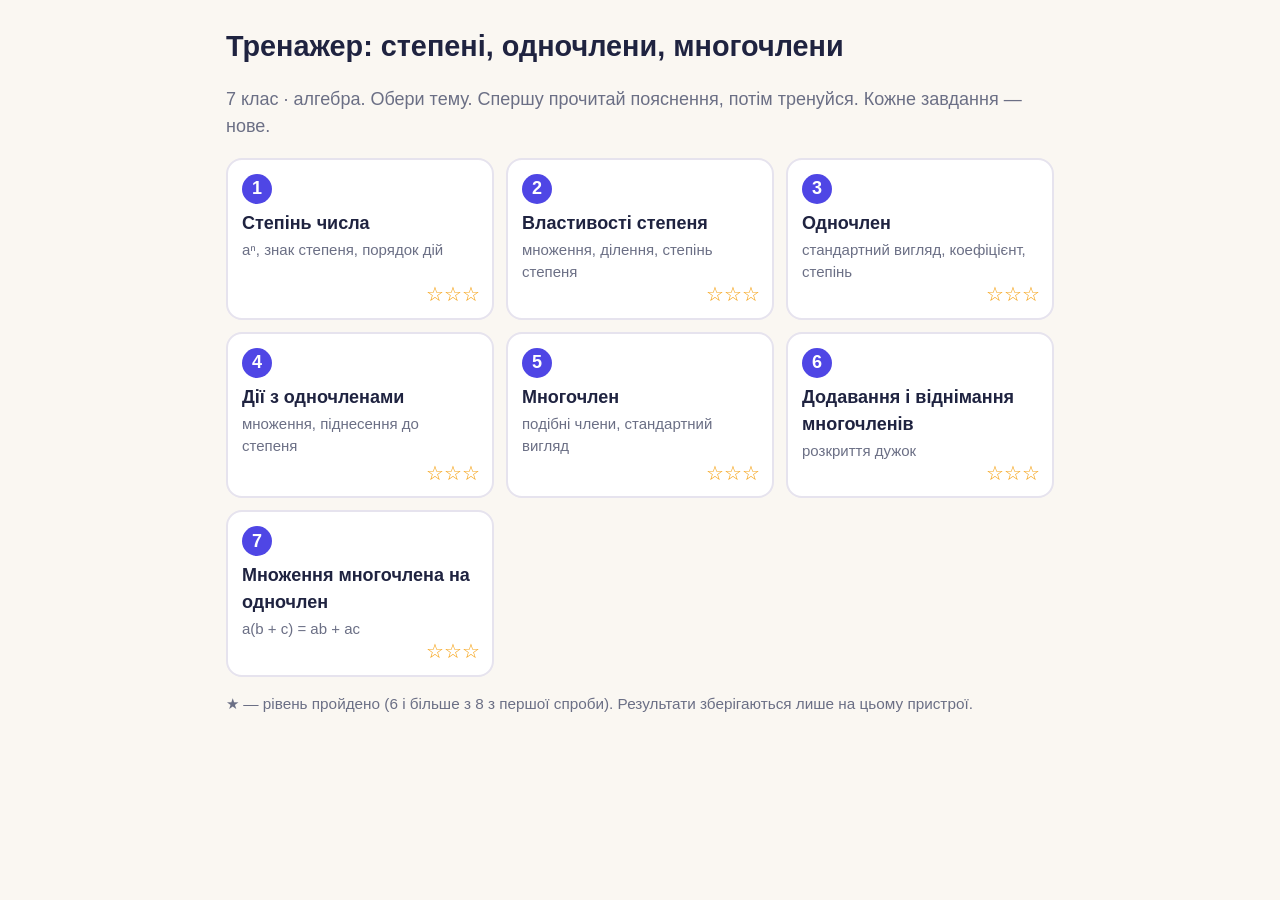
==== index.html @ 873117ea "Додати тренажер з різноманітними завданнями Co-Authored-By: Claude Opus 5.5 <noreply@anthropic.com> " ====
<!DOCTYPE html>
<html lang="uk"><head><meta charset="UTF-8"><meta name="viewport" content="width=device-width, initial-scale=1">
<title>Тренажер 7 клас: степені, одночлени, многочлени</title>
<style>:root{--bg:#faf7f2;--card:#fff;--ink:#1f2340;--muted:#6b6f85;--acc:#4f46e5;--accs:#e8e7ff;--ok:#16a34a;--bad:#dc2626;--gold:#f59e0b}
*{box-sizing:border-box}
body{margin:0;background:var(--bg);color:var(--ink);font:18px/1.5 "Segoe UI",Roboto,Arial,sans-serif}
#app{max-width:860px;margin:0 auto;padding:16px}
h1{font-size:1.6em;margin:.3em 0}.lead{color:var(--muted)}
.grid{display:grid;grid-template-columns:repeat(auto-fill,minmax(240px,1fr));gap:12px;margin-top:12px}
.topic{position:relative;text-align:left;background:var(--card);border:2px solid #e6e3ee;border-radius:16px;padding:14px 14px 34px;font:inherit;color:inherit;cursor:pointer;display:flex;flex-direction:column;gap:2px}
.topic:hover{border-color:var(--acc)}
.topic .no{background:var(--acc);color:#fff;border-radius:50%;width:30px;height:30px;display:grid;place-items:center;font-weight:700;margin-bottom:4px}
.topic small{color:var(--muted)}.stars{position:absolute;right:12px;bottom:8px;color:var(--gold);font-size:1.1em}
.foot{color:var(--muted);font-size:.85em;margin-top:16px}
.top{display:flex;align-items:center;gap:12px}.top h2{margin:.2em 0;font-size:1.3em}
button{font:inherit;border:0;border-radius:12px;padding:.5em .9em;background:#ecebf3;color:var(--ink);cursor:pointer}
button:hover{filter:brightness(.96)}
.back{background:transparent;color:var(--acc);font-weight:700;padding-left:0}
.tabs{display:flex;gap:8px;margin:10px 0}.tabs button.on{background:var(--acc);color:#fff}
.theory{background:var(--card);border-radius:16px;padding:6px 18px 14px;box-shadow:0 4px 18px rgba(31,35,64,.06)}
.theory h4{margin:1em 0 .3em;color:var(--acc)}
.big{font-size:1.35em;font-weight:700;background:var(--accs);border-radius:10px;padding:.3em .6em;display:inline-block}
.warn{background:#fff4e5;border-left:5px solid var(--gold);padding:.4em .7em;border-radius:8px}
details{background:#f5f4fa;border-radius:10px;padding:.4em .8em;margin:.5em 0}summary{cursor:pointer;font-weight:600;color:var(--acc)}
table.rules{border-collapse:collapse;width:100%;margin:.5em 0}table.rules td{border-bottom:1px solid #e6e3ee;padding:.45em .4em}table.rules td:first-child{font-weight:800;font-size:1.15em;white-space:nowrap}table.rules td:last-child{color:var(--acc);font-weight:700;white-space:nowrap}
.go{background:var(--acc);color:#fff;font-weight:700;margin-top:12px}
.lvls{display:flex;gap:8px;flex-wrap:wrap}.lvls button{font-weight:700}
.card{background:var(--card);border-radius:16px;padding:16px;margin-top:14px;box-shadow:0 4px 18px rgba(31,35,64,.06)}
.cnt{color:var(--muted);font-size:.85em}.q{font-size:1.35em;margin:.5em 0 .7em}
#inp{width:100%;font-size:1.4em;padding:.4em .6em;border:2px solid #d9d6e6;border-radius:12px;outline:none}#inp:focus{border-color:var(--acc)}
.kb{display:flex;flex-wrap:wrap;gap:6px;margin:8px 0}.kb button{min-width:46px;font-size:1.15em;font-weight:700;padding:.35em .6em}
.prev{color:var(--muted);min-height:1.4em}
.btns{display:flex;gap:8px;flex-wrap:wrap;align-items:center}.btns .go{margin-top:0}
.good{color:var(--ok);font-weight:700;font-size:1.15em;margin:.6em 0}
.bad{color:var(--bad);margin:.6em 0}.hint{background:#fff8e1;border-radius:10px;padding:.5em .8em;margin:.6em 0}
.sol{background:#eefbf2;border-radius:10px;padding:.5em .9em;margin:.6em 0}
@media(max-width:520px){body{font-size:16px}.q{font-size:1.2em}}
</style></head><body><div id="app"></div>
<script>// ===== Алгебраїчний рушій: многочлени з цілими коефіцієнтами =====
const SUP = {'⁰':'0','¹':'1','²':'2','³':'3','⁴':'4','⁵':'5','⁶':'6','⁷':'7','⁸':'8','⁹':'9'};
const TOSUP = '⁰¹²³⁴⁵⁶⁷⁸⁹';
const CYR = {'х':'x','Х':'x','а':'a','А':'a','у':'y','У':'y','с':'c','С':'c','р':'p','Р':'p','в':'b','В':'b','т':'t','Т':'t','м':'m','М':'m','п':'n','к':'k','К':'k','о':'o','О':'o','е':'e','Е':'e','н':'h'};

function normalize(s) {
  s = String(s).trim();
  s = s.replace(/[−–—]/g, '-').replace(/[·×*∙]/g, '*').replace(/[:÷]/g, '/').replace(/,/g, '.');
  s = s.replace(/([⁰¹²³⁴⁵⁶⁷⁸⁹]+)/g, m => '^' + [...m].map(c => SUP[c]).join(''));
  s = [...s].map(c => CYR[c] || c).join('');
  s = s.replace(/\s+/g, '').toLowerCase();
  return s;
}

function tokenize(s) {
  const t = []; let i = 0;
  while (i < s.length) {
    const c = s[i];
    if (/[0-9]/.test(c)) { let j = i; while (j < s.length && /[0-9]/.test(s[j])) j++; t.push({k:'n', v:parseInt(s.slice(i, j))}); i = j; }
    else if (/[a-z]/.test(c)) { t.push({k:'v', v:c}); i++; }
    else if ('+-*/^()'.includes(c)) { t.push({k:c}); i++; }
    else throw new Error('Незрозумілий символ «' + c + '»');
  }
  return t;
}

// poly: Map key -> coef ; key = 'a2.x1' ('' константа)
function mkey(vars) { return Object.keys(vars).filter(v => vars[v] > 0).sort().map(v => v + vars[v]).join('.'); }
function parseKey(k) { const o = {}; if (!k) return o; k.split('.').forEach(p => { o[p[0]] = parseInt(p.slice(1)); }); return o; }
function pconst(c) { const m = new Map(); if (c !== 0) m.set('', c); return m; }
function pvar(v) { return new Map([[v + '1', 1]]); }
function padd(a, b, sign = 1) { const r = new Map(a); for (const [k, c] of b) { const n = (r.get(k) || 0) + sign * c; if (n === 0) r.delete(k); else r.set(k, n); } return r; }
function pmul(a, b) {
  let r = new Map();
  for (const [k1, c1] of a) for (const [k2, c2] of b) {
    const v = parseKey(k1), w = parseKey(k2);
    for (const x in w) v[x] = (v[x] || 0) + w[x];
    r = padd(r, new Map([[mkey(v), c1 * c2]]));
  }
  return r;
}
function pdiv(a, b) { // ділення на одночлен
  if (b.size !== 1) throw new Error('Ділити можна лише на одночлен');
  const [[kb, cb]] = [...b];
  const r = new Map();
  for (const [k, c] of a) {
    const v = parseKey(k), w = parseKey(kb);
    for (const x in w) { v[x] = (v[x] || 0) - w[x]; if (v[x] < 0) throw new Error('Ділення не націло'); }
    if (c % cb !== 0) throw new Error('Ділення не націло');
    r.set(mkey(v), c / cb);
  }
  return r;
}
function ppow(a, n) { let r = pconst(1); for (let i = 0; i < n; i++) r = pmul(r, a); return r; }
function peq(a, b) { if (a.size !== b.size) return false; for (const [k, c] of a) if (b.get(k) !== c) return false; return true; }

function parse(str) {
  const t = tokenize(normalize(str)); let i = 0;
  const peek = () => t[i], eat = k => { if (!t[i] || t[i].k !== k) throw new Error('Перевір запис'); return t[i++]; };
  function expr() {
    let r; if (peek() && (peek().k === '+' || peek().k === '-')) { const s = t[i++].k; r = term(); if (s === '-') r = padd(new Map(), r, -1); } else r = term();
    while (peek() && (peek().k === '+' || peek().k === '-')) { const s = t[i++].k; r = padd(r, term(), s === '+' ? 1 : -1); }
    return r;
  }
  function term() {
    let r = factor();
    while (peek() && (peek().k === '*' || peek().k === '/' || peek().k === 'n' || peek().k === 'v' || peek().k === '(')) {
      if (peek().k === '*') { i++; r = pmul(r, factor()); }
      else if (peek().k === '/') { i++; r = pdiv(r, factor()); }
      else r = pmul(r, factor());
    }
    return r;
  }
  function factor() {
    if (peek() && peek().k === '-') { i++; return padd(new Map(), factor(), -1); }
    let b = base();
    if (peek() && peek().k === '^') { i++; const n = eat('n').v; if (n > 40) throw new Error('Завеликий показник'); b = ppow(b, n); }
    return b;
  }
  function base() {
    const x = peek(); if (!x) throw new Error('Вираз обірвався');
    if (x.k === 'n') { i++; return pconst(x.v); }
    if (x.k === 'v') { i++; return pvar(x.v); }
    if (x.k === '(') { i++; const r = expr(); eat(')'); return r; }
    throw new Error('Перевір запис');
  }
  if (!t.length) throw new Error('Порожня відповідь');
  const r = expr(); if (i < t.length) throw new Error('Перевір дужки та знаки');
  return r;
}

// Чи записано у стандартному вигляді (без дужок, без подібних, одночлени стандартні)
function isStandard(str) {
  const s = normalize(str);
  if (s === '0') return true;
  if (/[()\/*]/.test(s)) return false;
  const terms = s.replace(/^[+-]/, '').split(/[+-]/);
  const keys = new Set();
  for (const tm of terms) {
    if (!/^\d*([a-z](\^\d+)?)*$/.test(tm) || !tm) return false;
    const letters = tm.replace(/\^\d+/g, '').replace(/^\d+/, '');
    if (new Set(letters).size !== letters.length) return false;
    if (/^0/.test(tm)) return false;
    const p = parse(tm); const k = p.size ? [...p.keys()][0] : '#0';
    if (keys.has(k)) return false; keys.add(k);
  }
  return true;
}
function deg(k) { return Object.values(parseKey(k)).reduce((s, x) => s + x, 0); }
function fmtMono(k, c, first) {
  const v = parseKey(k); const vars = Object.keys(v).sort().map(x => x + (v[x] > 1 ? [...String(v[x])].map(d => TOSUP[+d]).join('') : '')).join('');
  let sign = c < 0 ? (first ? '−' : ' − ') : (first ? '' : ' + ');
  const a = Math.abs(c); const num = (a === 1 && vars) ? '' : String(a);
  return sign + num + vars;
}
function fmt(p) {
  if (!p.size) return '0';
  const ks = [...p.keys()].sort((a, b) => deg(b) - deg(a) || (a < b ? -1 : 1));
  return ks.map((k, i) => fmtMono(k, p.get(k), i === 0)).join('');
}
function pdeg(p) { let d = 0; for (const k of p.keys()) d = Math.max(d, deg(k)); return d; }
const E = (s) => fmt(parse(s));


// ===== Допоміжне =====
const ri = (a, b) => a + Math.floor(Math.random() * (b - a + 1));
const pick = a => a[Math.floor(Math.random() * a.length)];
const nz = (a, b) => { let x; do { x = ri(a, b); } while (x === 0); return x; };
const sgn = () => (Math.random() < .5 ? -1 : 1);
const VARS = ['x', 'y', 'a', 'b', 'c'];
function sup(n) { return n === 1 ? '' : [...String(n)].map(d => TOSUP[+d]).join(''); }
function pretty(s) {
  return s.replace(/\^(\d+)/g, (m, d) => [...d].map(c => TOSUP[+c]).join('')).replace(/\*/g, ' · ').replace(/-/g, '−').replace(/\//g, ' : ').replace(/\+/g, ' + ').replace(/ − /g, ' − ').replace(/([^ (])−/g, '$1 − ');
}
// одночлен у вхідному синтаксисі: coef, {x:2,y:1}
function mono(c, v, opts = {}) {
  const vars = Object.keys(v).filter(k => v[k] > 0).map(k => k + (v[k] > 1 ? '^' + v[k] : '')).join('');
  if (!vars) return String(c);
  if (c === 1) return vars; if (c === -1) return '-' + vars;
  return c + vars;
}
// многочлен з масиву [c, vars]: '3x^2-2x+1'
function poly(terms) {
  let s = '';
  terms.forEach(([c, v], i) => { if (c === 0) return; const m = mono(Math.abs(c), v); s += (c < 0 ? '-' : (s ? '+' : '')) + m; });
  return s || '0';
}
const neg = terms => terms.map(([c, v]) => [-c, v]);
const P = s => fmt(parse(s));
const wrapNeg = s => s.startsWith('-') ? '(' + s + ')' : s;

// ===== Конструктори виразів =====
// член многочлена: [коефіцієнт, {буква: показник}]
function shuffle(a) { a = [...a]; for (let i = a.length - 1; i > 0; i--) { const j = ri(0, i); [a[i], a[j]] = [a[j], a[i]]; } return a; }
const sn = c => (c < 0 ? '−' + (-c) : String(c));          // число зі знаком
const pn = c => (c < 0 ? '(−' + (-c) + ')' : String(c));   // від’ємне число в дужках
const ms = ([c, v]) => mono(c, v);                         // член у вхідному синтаксисі
const mp = t => (t[0] < 0 ? '(' + ms(t) + ')' : ms(t));    // від’ємний член у дужках
const mf = t => P(ms(t));                                  // член у гарному вигляді
const mult = n => n + (n < 5 ? ' множники' : ' множників');
const byDeg = (a, b) => deg(mkey(b)) - deg(mkey(a));
function rmono(letters, nv, maxE, cmin, cmax) {
  const v = {}; shuffle(letters).slice(0, nv).sort().forEach(x => { v[x] = ri(1, maxE); });
  const t = [nz(cmin, cmax), v];
  if (!nv && Math.abs(t[0]) === 1) t[0] *= ri(2, 6);
  return t;
}
function tmul(a, b) { const v = { ...a[1] }; for (const x in b[1]) v[x] = (v[x] || 0) + b[1][x]; return [a[0] * b[0], v]; }
function tpow(a, n) { const v = {}; for (const x in a[1]) v[x] = a[1][x] * n; return [a[0] ** n, v]; }
const evalAt = (terms, x, x0) => terms.reduce((s, [c, v]) => s + c * x0 ** (v[x] || 0), 0);

// ===== Кроки розв’язання =====
function prodSteps(fs) {
  const c = fs.reduce((s, t) => s * t[0], 1);
  const L = [...new Set(fs.flatMap(t => Object.keys(t[1])))].sort();
  const lines = L.map(x => {
    const ps = fs.filter(t => t[1][x]).map(t => x + sup(t[1][x])); const e = fs.reduce((s, t) => s + (t[1][x] || 0), 0);
    return ps.length > 1 ? `${ps.join(' · ')} = ${x}${sup(e)}` : `${x}${sup(e)} лишається`;
  });
  return [`Числа: ${fs.map(t => pn(t[0])).join(' · ')} = ${sn(c)}`, `Букви: ${lines.join('; &nbsp; ')}`];
}
function powSteps(t, n) {
  const ls = Object.keys(t[1]).sort().map(x => `(${x}${sup(t[1][x])})${sup(n)} = ${x}${sup(t[1][x] * n)}`);
  if (t[0] !== 1) ls.unshift(`${pn(t[0])}${sup(n)} = ${sn(t[0] ** n)}`);
  return [`Кожен множник підносимо до степеня ${n}:`, ls.join('; &nbsp; ')];
}
function likeSteps(terms) {
  const g = new Map(); terms.forEach(([c, v]) => { const k = mkey(v); if (!g.has(k)) g.set(k, []); g.get(k).push(c); });
  return [...g].map(([k, cs]) => {
    const name = k ? fmtMono(k, 1, true) : 'числа'; const s = cs.reduce((a, b) => a + b, 0);
    return cs.length > 1 ? `${name}: ${sn(cs[0])}${cs.slice(1).map(c => (c < 0 ? ' − ' + (-c) : ' + ' + c)).join('')} = ${sn(s)}` : `${name}: ${sn(cs[0])} — подібних немає`;
  });
}

// ===== Генератори =====
const GEN = {};
// T1 — степінь з натуральним показником
GEN.t1 = lvl => {
  const k = ri(1, 3);
  if (lvl === 1) {
    if (k === 1) {
      const [b, n] = pick([[2, ri(2, 6)], [3, ri(2, 4)], [ri(4, 9), 2], [ri(4, 5), 3], [10, ri(2, 5)], [ri(11, 15), 2]]); const v = b ** n;
      return { q: `Обчисліть: <b>${b}${sup(n)}</b>`, type: 'num', ans: v, steps: [`${b}${sup(n)} — це ${mult(n)} ${b}:`, `${Array(n).fill(b).join(' · ')} = <b>${v}</b>`], hint: 'aⁿ = a · a · … · a (n множників). Показник показує, скільки разів множимо.' };
    }
    if (k === 2) {
      const b = pick([2, 3, 5, 10]), n = ri(2, b === 2 ? 6 : 4), v = b ** n;
      return { q: `Знайдіть показник: <b>${b}<sup>?</sup> = ${v}</b>`, type: 'num', ans: n, steps: [`Множимо ${b} саме на себе, доки не отримаємо ${v}:`, `${Array(n).fill(b).join(' · ')} = ${v} — це ${mult(n)}`, `Отже, ${b}${sup(n)} = ${v}, показник <b>${n}</b>`], hint: 'Показник — скільки разів основа стоїть множником.' };
    }
    const n = ri(2, 3), b = ri(2, n === 2 ? 12 : 5), v = b ** n;
    return { q: `Яке натуральне число в ${n === 2 ? 'квадраті' : 'кубі'} дорівнює <b>${v}</b>?`, type: 'num', ans: b, steps: [`Шукаємо число, яке ${n === 2 ? 'двічі' : 'тричі'} множимо саме на себе:`, `${Array(n).fill(b).join(' · ')} = ${v}, отже відповідь <b>${b}</b>`], hint: n === 2 ? 'Згадай таблицю квадратів: 7² = 49, 8² = 64, 9² = 81…' : 'Куби: 2³ = 8, 3³ = 27, 4³ = 64, 5³ = 125.' };
  }
  if (lvl === 2) {
    if (k === 1) {
      const b = ri(2, 5), n = ri(2, b < 4 ? 5 : 3), v = (-b) ** n;
      return { q: `Обчисліть: <b>(−${b})${sup(n)}</b>`, type: 'num', ans: v, steps: [`(−${b})${sup(n)} = ${Array(n).fill('(−' + b + ')').join(' · ')}`, `Показник ${n % 2 ? 'непарний — результат від’ємний' : 'парний — результат додатний'}: <b>${sn(v)}</b>`], hint: 'Від’ємне число в парному степені — додатне, у непарному — від’ємне.' };
    }
    if (k === 2) {
      const b = ri(2, 6), n = ri(2, 3), v = -(b ** n);
      return { q: `Обчисліть: <b>−${b}${sup(n)}</b>`, type: 'num', ans: v, steps: [`Дужок немає — до степеня підносимо лише ${b}, а «мінус» лишається.`, `−${b}${sup(n)} = −(${Array(n).fill(b).join(' · ')}) = <b>${sn(v)}</b>`], hint: 'Без дужок мінус не підноситься до степеня: −3² = −9, а (−3)² = 9.' };
    }
    const c = pick([-5, -4, -3, -2, 2, 3, 4, 5]), b = pick([-3, -2, 2, 3]), n = ri(2, 4), v = c * b ** n;
    return { q: `Обчисліть: <b>${sn(c)} · ${pn(b)}${sup(n)}</b>`, type: 'num', ans: v, steps: [`Спершу степінь: ${pn(b)}${sup(n)} = ${sn(b ** n)}`, `${sn(c)} · ${pn(b ** n)} = <b>${sn(v)}</b>`], hint: 'Спершу степінь, потім множення. Знак визначай окремо.' };
  }
  if (k === 1) {
    const ts = Array.from({ length: ri(2, 3) }, () => {
      const b = pick([-3, -2, -1, 2, 3, 4, 5, 10]), n = b === -1 ? ri(5, 15) : ri(2, Math.abs(b) <= 3 ? 4 : 2), c = pick([1, 1, 2, 3]);
      return { b, n, c, v: c * b ** n };
    });
    const sg = ts.map((_, i) => (i ? pick([1, -1]) : 1)), op = i => (i ? (sg[i] > 0 ? ' + ' : ' − ') : '');
    const ans = ts.reduce((s, t, i) => s + sg[i] * t.v, 0);
    const steps = [`Спершу степені: ${ts.map(t => `${pn(t.b)}${sup(t.n)} = ${sn(t.b ** t.n)}`).join('; &nbsp; ')}`];
    if (ts.some(t => t.c > 1)) steps.push(`Потім множення: ${ts.filter(t => t.c > 1).map(t => `${t.c} · ${pn(t.b ** t.n)} = ${sn(t.v)}`).join('; &nbsp; ')}`);
    steps.push(`Додаємо і віднімаємо: ${ts.map((t, i) => op(i) + (i ? pn(t.v) : sn(t.v))).join('')} = <b>${sn(ans)}</b>`);
    return { q: `Обчисліть: <b>${ts.map((t, i) => op(i) + (t.c > 1 ? t.c + ' · ' : '') + pn(t.b) + sup(t.n)).join('')}</b>`, type: 'num', ans, steps, hint: 'Порядок дій: спершу степінь, потім множення, потім додавання і віднімання.' };
  }
  if (k === 2) {
    const x0 = pick([-3, -2, -1, 2, 3]);
    const T = shuffle([[nz(-4, 4), { x: 3 }], [nz(-5, 5), { x: 2 }], [nz(-9, 9), { x: 1 }], [nz(-9, 9), {}]]).slice(0, 3).sort(byDeg);
    const v = evalAt(T, 'x', x0);
    return { q: `Знайдіть значення виразу <b>${pretty(poly(T))}</b> при <b>x = ${sn(x0)}</b>`, type: 'num', ans: v,
      steps: [`Підставляємо ${pn(x0)} замість x і рахуємо кожен член:`, T.map(t => `${mf(t)} → ${t[1].x ? `${sn(t[0])} · ${pn(x0)}${sup(t[1].x)} = ` : ''}${sn(t[0] * x0 ** (t[1].x || 0))}`).join('; &nbsp; '), `Разом: <b>${sn(v)}</b>`],
      hint: 'Від’ємне число підставляй у дужках: (−2)² = 4, (−2)³ = −8.' };
  }
  const b = pick([-2, -3]), n = ri(2, b === -2 ? 6 : 4), v = b ** n;
  return { q: `Знайдіть показник: <b>${pn(b)}<sup>?</sup> = ${sn(v)}</b>`, type: 'num', ans: n, steps: [`За модулем: ${-b}${sup(n)} = ${Math.abs(v)}, отже показник ${n}.`, `Перевіряємо знак: показник ${n % 2 ? 'непарний — результат від’ємний' : 'парний — результат додатний'}, збігається. Відповідь: <b>${n}</b>`], hint: 'Спершу знайди показник без знаку, потім перевір знак за парністю.' };
};
// T2 — властивості степеня
GEN.t2 = lvl => {
  const x = pick(['x', 'y', 'a', 'b']), k = ri(1, 4);
  if (lvl >= 2 && k === 1) {
    const m = ri(2, 7), n = ri(2, 6), p = ri(2, 4), r = ri(2, 4);
    const f = pick([
      { q: `${x}${sup(m)} · ${x}<sup>?</sup> = ${x}${sup(m + n)}`, ans: n, st: `Показники додаються: ${m} + ? = ${m + n}, отже ? = <b>${n}</b>`, h: 'aᵐ · aⁿ = aᵐ⁺ⁿ' },
      { q: `${x}${sup(m + n)} : ${x}<sup>?</sup> = ${x}${sup(m)}`, ans: n, st: `Показники віднімаються: ${m + n} − ? = ${m}, отже ? = <b>${n}</b>`, h: 'aᵐ : aⁿ = aᵐ⁻ⁿ' },
      { q: `(${x}<sup>?</sup>)${sup(r)} = ${x}${sup(p * r)}`, ans: p, st: `Показники множаться: ? · ${r} = ${p * r}, отже ? = <b>${p}</b>`, h: '(aᵐ)ⁿ = aᵐⁿ' }
    ]);
    return { q: `Знайдіть пропущений показник: <b>${f.q}</b>`, type: 'num', ans: f.ans, steps: [f.st], hint: f.h };
  }
  if (lvl === 3 && k === 2) {
    const b = pick([2, 3, 5, 10]), r = ri(1, b === 2 ? 5 : 2), m = ri(4, 8), n = ri(2, 6), d = m + n - r;
    return { q: `Обчисліть зручним способом: <b>${b}${sup(m)} · ${b}${sup(n)} : ${b}${sup(d)}</b>`, type: 'num', ans: b ** r, steps: [`Не рахуємо кожен степінь — працюємо з показниками:`, `${b}<sup>${m}+${n}−${d}</sup> = ${b}${sup(r)} = <b>${b ** r}</b>`], hint: 'Спершу спрости за властивостями степеня, потім обчислюй.' };
  }
  if (lvl >= 2 && k === 3) {
    const t = lvl === 2 ? [pick([1, 2, 3]), { [x]: ri(2, 3) }] : [pick([-3, -2, 2, 3]), { x: ri(1, 3), y: ri(1, 2) }], n = ri(2, 3), r = tpow(t, n);
    return { q: `Піднесіть до степеня: <b>(${pretty(ms(t))})${sup(n)}</b>`, type: 'expr', std: 1, ans: ms(r), steps: [...powSteps(t, n), `Відповідь: <b>${mf(r)}</b>`], hint: '(ab)ⁿ = aⁿbⁿ — і число теж підносимо до степеня!' };
  }
  const H = { '*': 'aᵐ · aⁿ = aᵐ⁺ⁿ', '/': 'aᵐ : aⁿ = aᵐ⁻ⁿ', '^': '(aᵐ)ⁿ = aᵐⁿ' };
  let e = ri(2, 6), s = `${x}^${e}`, d = `${x}${sup(e)}`; const steps = [], used = new Set();
  for (let i = 0; i < lvl; i++) {
    const avail = ['*']; if (e >= 2) avail.push('/'); if (e <= 8) avail.push('^');
    const op = pick(avail); used.add(op);
    if (op === '*') { const m = ri(1, 6); s += `*${x}^${m}`; d += ` · ${x}${sup(m)}`; steps.push(`${x}${sup(e)} · ${x}${sup(m)} = ${x}${sup(e + m)} &nbsp; (додаємо: ${e} + ${m})`); e += m; }
    if (op === '/') { const m = ri(1, e - 1); s += `/${x}^${m}`; d += ` : ${x}${sup(m)}`; steps.push(`${x}${sup(e)} : ${x}${sup(m)} = ${x}${sup(e - m)} &nbsp; (віднімаємо: ${e} − ${m})`); e -= m; }
    if (op === '^') { const n = ri(2, 3); s = `(${s})^${n}`; d = `(${d})${sup(n)}`; steps.push(`(${x}${sup(e)})${sup(n)} = ${x}${sup(e * n)} &nbsp; (множимо: ${e} · ${n})`); e *= n; }
  }
  steps.push(`Відповідь: <b>${x}${sup(e)}</b>`);
  return { q: `Спростіть: <b>${d}</b>`, type: 'expr', std: 1, ans: `${x}^${e}`, steps, hint: [...used].map(o => H[o]).join('; &nbsp; ') + (s.includes(`${x}^1`) ? `; &nbsp; ${x} = ${x}¹` : '') };
};
// T3 — стандартний вигляд одночлена
GEN.t3 = lvl => {
  const L = lvl === 1 ? pick([['x'], ['a'], ['x', 'y']]) : lvl === 2 ? pick([['x', 'y'], ['a', 'b']]) : ['x', 'y', pick(['a', 'b'])];
  let fs;
  do {
    fs = Array.from({ length: lvl === 1 ? 2 : lvl === 2 ? ri(2, 3) : ri(3, 4) }, () => rmono(L, ri(lvl === 1 ? 1 : 0, Math.min(2, L.length)), 3, lvl === 1 ? 2 : -6, 6));
  } while (fs.filter(t => Object.keys(t[1]).length).length < 2);
  const s = fs.map(mp).join('*'), r = fs.reduce(tmul), q = pretty(s), dg = Object.values(r[1]).reduce((a, b) => a + b, 0), u = Math.random();
  if (u < .2) return { q: `Знайдіть <b>степінь</b> одночлена <b>${q}</b>`, type: 'num', ans: dg, steps: [...prodSteps(fs), `Стандартний вигляд: ${mf(r)}`, `Степінь — сума показників усіх букв: <b>${dg}</b>`], hint: 'Степінь одночлена = сума показників букв. Число на степінь не впливає.' };
  if (u < .35 && lvl >= 2) return { q: `Запишіть одночлен <b>${q}</b> у стандартному вигляді і вкажіть його <b>коефіцієнт</b>`, type: 'num', ans: r[0], steps: [...prodSteps(fs), `Стандартний вигляд: ${mf(r)}, коефіцієнт <b>${sn(r[0])}</b>`], hint: 'Коефіцієнт — число перед буквами у стандартному вигляді. Не забудь знак!' };
  return { q: `Запишіть одночлен у стандартному вигляді: <b>${q}</b>`, type: 'expr', std: 1, ans: s, steps: [...prodSteps(fs), `Відповідь: <b>${mf(r)}</b>`], hint: 'Збери окремо числа, окремо кожну букву. Стандартний вигляд: спереду одне число, далі кожна буква один раз.' };
};
// T4 — множення і піднесення одночленів
GEN.t4 = lvl => {
  const L = lvl === 1 ? [pick(['x', 'a', 'y'])] : pick([['x', 'y'], ['a', 'b']]);
  const M = () => rmono(L, lvl === 1 ? 1 : ri(1, 2), 4, lvl === 1 ? 2 : -6, 6);
  const k = ri(1, lvl === 1 ? 2 : 3);
  if (k === 1) {
    const fs = Array.from({ length: lvl === 3 ? 3 : 2 }, M), r = fs.reduce(tmul), s = fs.map(mp).join('*');
    return { q: `Помножте одночлени: <b>${pretty(s)}</b>`, type: 'expr', std: 1, ans: s, steps: [...prodSteps(fs), `Відповідь: <b>${mf(r)}</b>`], hint: 'Числа множимо, показники однакових букв додаємо.' };
  }
  if (k === 2) {
    const t = [pick(lvl === 1 ? [1, 2, 3] : [-3, -2, -1, 2, 3]), M()[1]], n = ri(2, 3), r = tpow(t, n);
    if (lvl === 3) {
      const B = M(), R = tmul(r, B), s = `(${ms(t)})^${n}*${mp(B)}`;
      return { q: `Спростіть: <b>${pretty(s)}</b>`, type: 'expr', std: 1, ans: s, steps: [...powSteps(t, n), `= ${mf(r)}`, ...prodSteps([r, B]), `Відповідь: <b>${mf(R)}</b>`], hint: 'Спершу піднеси до степеня, потім помнож.' };
    }
    const s = `(${ms(t)})^${n}`;
    return { q: `Піднесіть одночлен до степеня: <b>${pretty(s)}</b>`, type: 'expr', std: 1, ans: s, steps: [...powSteps(t, n), `Відповідь: <b>${mf(r)}</b>`], hint: '(kaᵐbⁿ)ᵖ = kᵖ · aᵐᵖ · bⁿᵖ — число теж у степінь!' };
  }
  const A = M(), B = M(), C = tmul(A, B);
  const ls = Object.keys(C[1]).sort().map(x => (B[1][x] ? `${x}${sup(C[1][x])} : ${x}${sup(B[1][x])} = ${A[1][x] ? x + sup(A[1][x]) : '1'}` : `${x}${sup(C[1][x])} лишається`));
  return { q: `Знайдіть одночлен M: <b>M · ${pretty(mp(B))} = ${mf(C)}</b>`, type: 'expr', std: 1, ans: ms(A),
    steps: [`M = ${mf(C)} : ${pretty(mp(B))}`, `Числа: ${sn(C[0])} : ${pn(B[0])} = ${sn(A[0])}`, `Букви (показники віднімаємо): ${ls.join('; &nbsp; ')}`, `Відповідь: <b>M = ${mf(A)}</b>`],
    hint: 'Невідомий множник = добуток : відомий множник. При діленні показники віднімаємо.' };
};
// T5 — зведення подібних
GEN.t5 = lvl => {
  const pool = lvl === 1 ? pick([[{ x: 1 }, { y: 1 }], [{ a: 1 }, { b: 1 }], [{ x: 1 }, {}], [{ a: 1 }, {}]])
    : lvl === 2 ? pick([[{ x: 2 }, { x: 1 }, {}], [{ a: 2 }, { a: 1 }, {}], [{ x: 1 }, { y: 1 }, {}]])
    : shuffle([{ x: 1, y: 1 }, { x: 2 }, { y: 2 }, { x: 2, y: 1 }, { x: 1, y: 2 }, { x: 1 }, { y: 1 }]).slice(0, 3);
  let T;
  do { T = shuffle(pool.flatMap(v => Array.from({ length: ri(1, lvl === 2 ? 3 : 2) }, () => [nz(-9, 9), v]))); } while (T.length <= pool.length || !parse(poly(T)).size);
  const s = poly(T), p = parse(s), u = Math.random(), x = Object.keys(pool[0])[0];
  if (lvl >= 2 && u < .25) return { q: `Зведіть подібні члени і знайдіть <b>степінь</b> многочлена: <b>${pretty(s)}</b>`, type: 'num', ans: pdeg(p), steps: [...likeSteps(T), `Після зведення: ${fmt(p)}`, `Степінь многочлена — найбільший зі степенів його членів: <b>${pdeg(p)}</b>`], hint: 'Спершу звести подібні, потім шукати найбільший степінь члена.' };
  if (lvl === 2 && u < .45 && pool.every(v => Object.keys(v).every(y => y === x))) {
    const x0 = pick([-2, -1, 2, 3]), R = [...p].map(([k, c]) => [c, parseKey(k)]), v = evalAt(R, x, x0);
    return { q: `Спростіть вираз і знайдіть його значення при <b>${x} = ${sn(x0)}</b>: <b>${pretty(s)}</b>`, type: 'num', ans: v, steps: [...likeSteps(T), `Після зведення: ${fmt(p)}`, `Підставляємо ${x} = ${pn(x0)}: <b>${sn(v)}</b>`], hint: 'Спершу звести подібні — рахувати стане набагато простіше.' };
  }
  return { q: `Зведіть подібні члени: <b>${pretty(s)}</b>`, type: 'expr', std: 1, ans: s, steps: [...likeSteps(T), `Відповідь: <b>${P(s)}</b>`], hint: 'Подібні члени — з однаковою буквеною частиною. Складаємо їхні коефіцієнти. x² і x — не подібні!' };
};
// T6 — додавання і віднімання многочленів
GEN.t6 = lvl => {
  const pool = lvl === 1 ? pick([[{ x: 1 }, {}], [{ a: 1 }, { b: 1 }], [{ y: 1 }, {}]])
    : lvl === 2 ? pick([[{ x: 2 }, { x: 1 }, {}], [{ a: 2 }, { a: 1, b: 1 }, { b: 2 }]])
    : pick([[{ x: 3 }, { x: 2 }, { x: 1 }, {}], [{ x: 2 }, { x: 1, y: 1 }, { y: 2 }, {}]]);
  const R = () => shuffle(pool).slice(0, lvl === 1 ? 2 : ri(2, pool.length)).sort(byDeg).map(v => [nz(-8, 8), v]);
  const fin = (s, open) => [`= ${pretty(poly(open))}`, 'Зводимо подібні:', ...likeSteps(open), `Відповідь: <b>${P(s)}</b>`];
  if (lvl >= 2 && Math.random() < .3) {
    let A, B, f;
    do {
      A = R(); B = R();
      f = pick([
        { q: `M + (${pretty(poly(B))}) = ${pretty(poly(A))}`, s: `(${poly(A)})-(${poly(B)})`, m: 'M = A − B', open: [...A, ...neg(B)] },
        { q: `M − (${pretty(poly(B))}) = ${pretty(poly(A))}`, s: `(${poly(A)})+(${poly(B)})`, m: 'M = A + B', open: [...A, ...B] },
        { q: `(${pretty(poly(A))}) − M = ${pretty(poly(B))}`, s: `(${poly(A)})-(${poly(B)})`, m: 'M = A − B', open: [...A, ...neg(B)] }
      ]);
    } while (!parse(f.s).size);
    return { q: `Знайдіть многочлен M, якщо <b>${f.q}</b>`, type: 'expr', std: 1, ans: f.s, steps: [`Виражаємо M: M = ${pretty(f.s)}`, ...fin(f.s, f.open)], hint: 'Невідомий доданок = сума − відомий доданок; невідоме зменшуване = різниця + від’ємник; невідомий від’ємник = зменшуване − різниця.' };
  }
  let s, open;
  do {
    const Ps = Array.from({ length: lvl === 3 ? ri(2, 3) : 2 }, R), ops = Ps.map((_, i) => (i ? pick(lvl === 2 ? ['-', '-', '+'] : ['+', '-']) : '+'));
    s = Ps.map((p, i) => (i ? ops[i] : '') + `(${poly(p)})`).join('');
    open = Ps.flatMap((p, i) => (ops[i] === '-' ? neg(p) : p));
  } while (!parse(s).size);
  return { q: `Спростіть вираз: <b>${pretty(s)}</b>`, type: 'expr', std: 1, ans: s, steps: [`Розкриваємо дужки: перед «+» знаки лишаються, перед «−» змінюються на протилежні`, ...fin(s, open)], hint: 'Мінус перед дужками змінює знак КОЖНОГО члена в дужках.' };
};
// T7 — множення многочлена на одночлен
GEN.t7 = lvl => {
  const two = lvl === 2 && Math.random() < .4, x = two ? 'x' : pick(['x', 'a', 'y']);
  const K = () => (lvl === 1 ? [ri(2, 5), { [x]: 1 }] : two ? [nz(-5, 5), { x: 1, y: 1 }] : [nz(-5, 5), { [x]: ri(1, 2) }]);
  const Pn = n => shuffle(two ? [{ x: 1 }, { y: 1 }, {}] : [{ [x]: 2 }, { [x]: 1 }, {}]).slice(0, n).sort(byDeg).map(v => [nz(-6, 6), v]);
  const ex = (k, p) => p.map(t => tmul(k, t));
  const line = (k, p) => p.map(t => `${pretty(mp(k))} · ${pretty(mp(t))} = ${mf(tmul(k, t))}`).join('; &nbsp; ');
  if (lvl < 3) {
    const k = K(), p = Pn(lvl === 1 ? 2 : 3), s = `${ms(k)}(${poly(p)})`;
    return { q: `Виконайте множення: <b>${pretty(s)}</b>`, type: 'expr', std: 1, ans: s, steps: [`Множимо ${mf(k)} на <b>кожен</b> член многочлена:`, line(k, p), `Відповідь: <b>${P(s)}</b>`], hint: k[0] < 0 ? 'Одночлен з мінусом змінює знак кожного члена.' : 'a(b + c) = ab + ac — множимо на кожен член.' };
  }
  let s, all, k1, k2, p1, p2, op;
  do {
    k1 = K(); k2 = [ri(1, 5), { [x]: ri(1, 2) }]; p1 = Pn(2); p2 = Pn(2); op = pick(['+', '-']);
    s = `${ms(k1)}(${poly(p1)})${op}${ms(k2)}(${poly(p2)})`;
    all = [...ex(k1, p1), ...(op === '-' ? neg(ex(k2, p2)) : ex(k2, p2))];
  } while (!parse(s).size || new Set(all.map(t => mkey(t[1]))).size === all.length);
  return { q: `Спростіть вираз: <b>${pretty(s)}</b>`, type: 'expr', std: 1, ans: s,
    steps: [`Перші дужки: ${line(k1, p1)}`, `Другі дужки${op === '-' ? ' (перед ними «−», тож знаки потім змінимо)' : ''}: ${line(k2, p2)}`, `= ${pretty(poly(all))}`, 'Зводимо подібні:', ...likeSteps(all), `Відповідь: <b>${P(s)}</b>`],
    hint: 'Розкрий кожні дужки окремо, потім зведи подібні.' };
};

// ===== Теми і пояснення =====
const TOPICS = [
 { id: 't1', title: 'Степінь числа', sub: 'aⁿ, знак степеня, порядок дій', theory: `
  <p><b>Степінь</b> — коротший запис множення однакових множників:</p>
  <p class="big">2⁴ = 2 · 2 · 2 · 2 = 16</p>
  <p>2 — <b>основа</b> (що множимо), 4 — <b>показник</b> (скільки разів).</p>
  <h4>Запам'ятай</h4>
  <ul><li>a¹ = a; &nbsp; 1ⁿ = 1; &nbsp; 0ⁿ = 0</li>
  <li>Від’ємне число в <b>парному</b> степені — додатне: (−3)² = 9</li>
  <li>Від’ємне число в <b>непарному</b> степені — від’ємне: (−2)³ = −8</li>
  <li>Без дужок мінус не підноситься: −3² = −9</li></ul>
  <h4>Порядок дій</h4><p>Спершу степінь, потім множення і ділення, потім додавання і віднімання: 2 · 3² = 2 · 9 = 18.</p>
  <details><summary>Приклад: обчисліть (−1)⁵ + 2³</summary><p>(−1)⁵ = −1 (непарний показник), 2³ = 8. Разом: −1 + 8 = 7.</p></details>
  <p class="warn">Типова помилка: 2³ = 6. Ні! Це не 2 · 3, а 2 · 2 · 2 = 8.</p>` },
 { id: 't2', title: 'Властивості степеня', sub: 'множення, ділення, степінь степеня', theory: `
  <table class="rules"><tr><td>aᵐ · aⁿ = aᵐ⁺ⁿ</td><td>множимо — показники <b>додаємо</b></td><td>x³ · x⁴ = x⁷</td></tr>
  <tr><td>aᵐ : aⁿ = aᵐ⁻ⁿ</td><td>ділимо — показники <b>віднімаємо</b></td><td>y⁹ : y⁴ = y⁵</td></tr>
  <tr><td>(aᵐ)ⁿ = aᵐⁿ</td><td>степінь степеня — показники <b>множимо</b></td><td>(a²)³ = a⁶</td></tr>
  <tr><td>(ab)ⁿ = aⁿbⁿ</td><td>добуток у степені — кожен множник у степінь</td><td>(2x)³ = 8x³</td></tr></table>
  <details><summary>Чому x³ · x⁴ = x⁷?</summary><p>x³ · x⁴ = (x·x·x)·(x·x·x·x) — разом 7 множників x.</p></details>
  <details><summary>Приклад: (−2a²)³</summary><p>(−2)³ = −8, (a²)³ = a⁶. Відповідь: −8a⁶.</p></details>
  <p class="warn">Типові помилки: x³ · x⁴ = x¹² (множити показники не треба!); (2x)³ = 2x³ (число теж у степінь: 8x³).</p>` },
 { id: 't3', title: 'Одночлен', sub: 'стандартний вигляд, коефіцієнт, степінь', theory: `
  <p><b>Одночлен</b> — добуток чисел, букв і їхніх степенів: 3a²b, −x, 5, 2x · 4y.</p>
  <p><b>Стандартний вигляд:</b> спереду одне число (коефіцієнт), далі кожна буква <b>один раз</b> зі своїм показником: <b>−6x³y²</b>.</p>
  <h4>Як звести до стандартного вигляду</h4>
  <ol><li>Перемножити всі числа.</li><li>Перемножити однакові букви (показники додати).</li></ol>
  <details><summary>Приклад: 3x²y · (−2xy) · 4y</summary><p>Числа: 3 · (−2) · 4 = −24. x: x² · x = x³. y: y · y · y = y³. Відповідь: −24x³y³.</p></details>
  <p><b>Степінь одночлена</b> — сума показників усіх букв: у 5a³b² степінь 3 + 2 = 5.</p>
  <p class="warn">Коефіцієнт 1 не пишемо: 1x = x, −1x = −x.</p>` },
 { id: 't4', title: 'Дії з одночленами', sub: 'множення, піднесення до степеня', theory: `
  <h4>Множення одночленів</h4><p>Числа множимо з числами, однакові букви — з однаковими:</p>
  <p class="big">(−2x²y) · (3xy³) = −6x³y⁴</p>
  <details><summary>Крок за кроком</summary><p>1) (−2) · 3 = −6. 2) x² · x = x³. 3) y · y³ = y⁴. Відповідь: −6x³y⁴.</p></details>
  <h4>Піднесення одночлена до степеня</h4><p>Кожен множник — у степінь: число, кожна буква.</p>
  <p class="big">(−2a³b)² = 4a⁶b²</p>
  <details><summary>Крок за кроком</summary><p>(−2)² = 4; (a³)² = a⁶; b² = b². Відповідь: 4a⁶b².</p></details>
  <p class="warn">Типова помилка: (3x²)² = 3x⁴. Ні! Число теж підносимо: 9x⁴.</p>` },
 { id: 't5', title: 'Многочлен', sub: 'подібні члени, стандартний вигляд', theory: `
  <p><b>Многочлен</b> — сума одночленів: 3x² − 5x + 7. Кожен доданок — <b>член</b> многочлена.</p>
  <p><b>Подібні члени</b> — з однаковою буквеною частиною: 5x і −2x; 3a²b і a²b. А x² і x — <b>не</b> подібні!</p>
  <h4>Зведення подібних</h4><p>Складаємо коефіцієнти, буквену частину переписуємо:</p>
  <p class="big">5x − 3y + 2x − y = 7x − 4y</p>
  <details><summary>Крок за кроком</summary><p>x: 5 + 2 = 7 → 7x. y: −3 − 1 = −4 → −4y. Відповідь: 7x − 4y.</p></details>
  <p><b>Степінь многочлена</b> (у стандартному вигляді) — найбільший степінь його членів: у x³ + 2x − 5 степінь 3.</p>
  <p class="warn">Порада: підкреслюй подібні однаково (x² — однією рискою, x — двома) — так нічого не загубиш.</p>` },
 { id: 't6', title: 'Додавання і віднімання многочленів', sub: 'розкриття дужок', theory: `
  <h4>Додавання</h4><p>Перед дужками «+» — розкриваємо, знаки <b>не</b> змінюємо, зводимо подібні:</p>
  <p class="big">(3x + 5) + (2x − 8) = 3x + 5 + 2x − 8 = 5x − 3</p>
  <h4>Віднімання</h4><p>Перед дужками «−» — розкриваємо і <b>змінюємо знак кожного</b> члена в дужках:</p>
  <p class="big">(4a² − a) − (a² + 3a) = 4a² − a − a² − 3a = 3a² − 4a</p>
  <details><summary>Ще приклад: (2x² + x) − (x² − 3x + 2)</summary><p>= 2x² + x − x² + 3x − 2 = x² + 4x − 2. Зверни увагу: −(−3x) = +3x, −(+2) = −2.</p></details>
  <p class="warn">Найчастіша помилка: змінили знак лише першого члена в дужках. Мінус діє на ВСІ члени!</p>` },
 { id: 't7', title: 'Множення многочлена на одночлен', sub: 'a(b + c) = ab + ac', theory: `
  <p>Щоб помножити многочлен на одночлен, множимо одночлен на <b>кожен</b> член многочлена і додаємо:</p>
  <p class="big">2a(3a² − 4a + 1) = 6a³ − 8a² + 2a</p>
  <details><summary>Крок за кроком</summary><p>2a · 3a² = 6a³; &nbsp; 2a · (−4a) = −8a²; &nbsp; 2a · 1 = 2a.</p></details>
  <h4>Одночлен з мінусом</h4><p>Змінює знак кожного члена: −5x(x² − 3x + 2) = −5x³ + 15x² − 10x.</p>
  <h4>Спрощення виразів</h4><p>Розкриваємо всі дужки, потім зводимо подібні:</p>
  <p class="big">4y(y − 2) − y(3y + 1) = 4y² − 8y − 3y² − y = y² − 9y</p>
  <p class="warn">Типова помилка: 2x(x − 3) = 2x² − 3. Забули помножити на 2x друге число: правильно 2x² − 6x.</p>` }
];

// ===== Стан і UI =====
const $ = s => document.querySelector(s);
let store = {}; try { store = JSON.parse(localStorage.getItem('tr7') || '{}'); } catch (e) {}
const save = () => { try { localStorage.setItem('tr7', JSON.stringify(store)); } catch (e) {} };
let cur = null, lvl = 1, task = null, n = 0, score = 0, tries = 0, done = false, seen = new Set();
const ROUND = 8;

function home() {
  cur = null;
  $('#app').innerHTML = `<h1>Тренажер: степені, одночлени, многочлени</h1><p class="lead">7 клас · алгебра. Обери тему. Спершу прочитай пояснення, потім тренуйся. Кожне завдання — нове.</p>
  <div class="grid">${TOPICS.map((t, i) => { const b = store[t.id] || {}; const st = [1, 2, 3].map(l => b[l] >= 6 ? '★' : '☆').join(''); return `<button class="topic" onclick="openT(${i})"><span class="no">${i + 1}</span><b>${t.title}</b><small>${t.sub}</small><span class="stars" title="рівні 1–3">${st}</span></button>`; }).join('')}</div>
  <p class="foot">★ — рівень пройдено (6 і більше з 8 з першої спроби). Результати зберігаються лише на цьому пристрої.</p>`;
}
function openT(i, tab = 'th') {
  cur = TOPICS[i];
  $('#app').innerHTML = `<div class="top"><button class="back" onclick="home()">← Теми</button><h2>${i + 1}. ${cur.title}</h2></div>
  <div class="tabs"><button id="tbT" onclick="openT(${i},'th')">📖 Пояснення</button><button id="tbP" onclick="openT(${i},'pr')">✏️ Тренування</button></div><div id="pane"></div>`;
  $(tab === 'th' ? '#tbT' : '#tbP').classList.add('on');
  if (tab === 'th') $('#pane').innerHTML = `<div class="theory">${cur.theory}</div><button class="go" onclick="openT(${i},'pr')">Тренуватися →</button>`;
  else $('#pane').innerHTML = `<p>Обери рівень:</p><div class="lvls">${[1, 2, 3].map(l => `<button onclick="start(${l})">${['', 'Легко', 'Середньо', 'Складніше'][l]}</button>`).join('')}</div><div id="game"></div>`;
}
function start(l) { lvl = l; n = 0; score = 0; seen = new Set(); next(); }
function next() {
  if (n >= ROUND) return finish();
  n++; tries = 0; done = false;
  do { task = GEN[cur.id](lvl); } while (seen.has(task.q)); // без повторів у раунді
  seen.add(task.q);
  const kb = task.type === 'num' ? ['−', '⌫'] : ['x', 'y', 'a', 'b', '²', '³', '^', '(', ')', '+', '−', '⌫'];
  $('#game').innerHTML = `<div class="card"><div class="cnt">Завдання ${n} з ${ROUND} · рівень ${lvl} · правильно: ${score}</div>
   <div class="q">${task.q}</div>
   <input id="inp" autocomplete="off" autocapitalize="off" spellcheck="false" inputmode="${task.type === 'num' ? 'numeric' : 'text'}" placeholder="${task.type === 'num' ? 'Число' : 'Наприклад: 6x^2y − 3x'}">
   <div class="kb">${kb.map(k => `<button onclick="key('${k}')">${k}</button>`).join('')}</div>
   <div class="prev" id="prev"></div>
   <div class="btns"><button class="go" onclick="check()">Перевірити</button><button onclick="hint()">💡 Підказка</button><button id="solB" onclick="sol()" style="display:none">Показати розв’язання</button></div>
   <div id="fb"></div></div>`;
  const inp = $('#inp'); inp.focus();
  inp.addEventListener('input', preview); inp.addEventListener('keydown', e => { if (e.key === 'Enter') check(); });
}
function key(k) {
  const inp = $('#inp'); const s = inp.selectionStart ?? inp.value.length, e = inp.selectionEnd ?? s;
  if (k === '⌫') { if (s === e && s > 0) { inp.value = inp.value.slice(0, s - 1) + inp.value.slice(e); inp.setSelectionRange(s - 1, s - 1); } else { inp.value = inp.value.slice(0, s) + inp.value.slice(e); inp.setSelectionRange(s, s); } }
  else { const t = k === '−' ? '-' : k; inp.value = inp.value.slice(0, s) + t + inp.value.slice(e); inp.setSelectionRange(s + t.length, s + t.length); }
  inp.focus(); preview();
}
function preview() { const v = $('#inp').value; $('#prev').textContent = v ? 'Ти пишеш: ' + pretty(normalize(v)) : ''; }
function hint() { $('#fb').innerHTML = `<div class="hint">💡 ${task.hint}</div>`; }
function sol() { done = true; $('#fb').innerHTML = `<div class="sol"><b>Розв’язання:</b><ol>${task.steps.map(s => `<li>${s}</li>`).join('')}</ol><button class="go" onclick="next()">Далі →</button></div>`; }
function check() {
  if (done) return next();
  const v = $('#inp').value; if (!v.trim()) return;
  let ok = false, msg = '';
  try {
    const p = parse(v);
    if (task.type === 'num') { const val = p.size === 0 ? 0 : (p.size === 1 && p.has('') ? p.get('') : NaN); ok = val === task.ans; if (!ok && !isNaN(val)) msg = 'Неправильно. Перевір обчислення.'; if (isNaN(val)) msg = 'Тут відповідь — число.'; }
    else {
      const a = parse(task.ans);
      if (peq(p, a)) { if (task.std && !isStandard(v)) msg = 'Майже! Відповідь рівна, але запиши її у <b>стандартному вигляді</b>: без дужок, подібні зведені, кожен одночлен — одне число й букви.'; else ok = true; }
      else {
        const ks = [...a.keys()], same = ks.length === p.size && ks.every(k => p.has(k));
        if (same && ks.every(k => Math.abs(p.get(k)) === Math.abs(a.get(k)))) msg = 'Майже! Перевір <b>знаки</b>.';
        else if (same) msg = 'Букви й показники правильні, перевір <b>числа</b> (коефіцієнти).';
        else msg = 'Неправильно. Перевір показники степенів і подібні члени.';
      }
    }
  } catch (e) { msg = '⚠️ ' + e.message + '. Приклад запису: 3x^2y − 5x + 1'; $('#fb').innerHTML = `<div class="bad">${msg}</div>`; return; }
  if (ok) { done = true; if (tries === 0) score++; $('#fb').innerHTML = `<div class="good">✅ Правильно! ${tries === 0 ? 'З першої спроби!' : ''}</div><button class="go" onclick="next()">Далі →</button>`; return; }
  tries++; $('#fb').innerHTML = `<div class="bad">${msg}</div>`; if (tries >= 2) $('#solB').style.display = '';
}
function finish() {
  const b = store[cur.id] || {}; b[lvl] = Math.max(b[lvl] || 0, score); store[cur.id] = b; save();
  const txt = score >= 7 ? 'Чудово! Можна переходити на наступний рівень.' : score >= 5 ? 'Добре! Пройди ще раз — і буде відмінно.' : 'Перечитай пояснення і спробуй ще раз — у тебе вийде!';
  $('#game').innerHTML = `<div class="card"><div class="q">Результат: ${score} з ${ROUND}</div><p>${txt}</p><div class="btns"><button class="go" onclick="start(${lvl})">Ще раз</button>${lvl < 3 ? `<button onclick="start(${lvl + 1})">Рівень ${lvl + 1} →</button>` : ''}<button onclick="home()">До тем</button></div></div>`;
}
home();
</script></body></html>
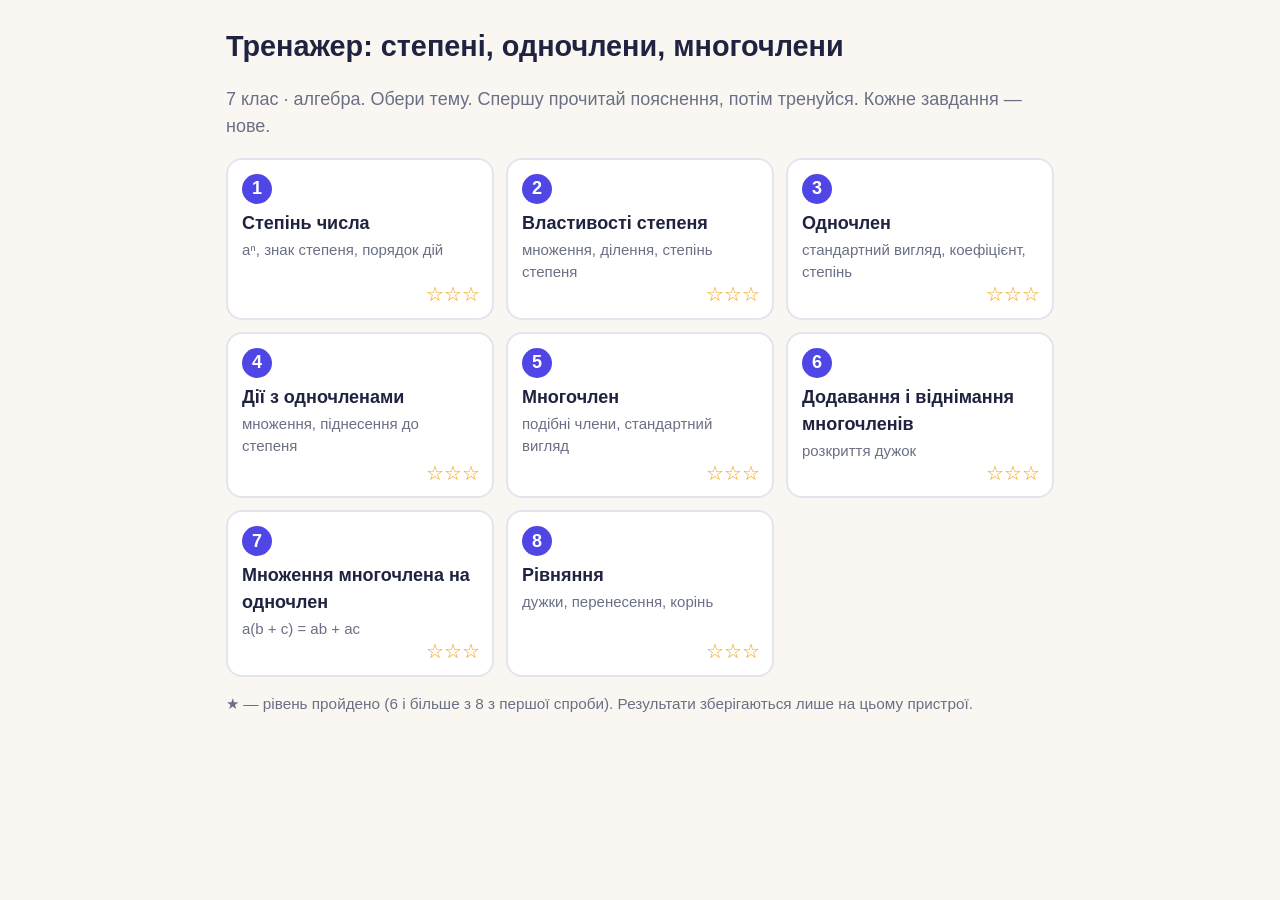
==== commit daf8e682: "Нова тема: рівняння, що зводяться до лінійних Co-Authored-By: Claude Opus 5.5 <noreply@anthropic.com" ====
--- a/index.html
+++ b/index.html
@@ -34,6 +34,17 @@
 .good{color:var(--ok);font-weight:700;font-size:1.15em;margin:.6em 0}
 .bad{color:var(--bad);margin:.6em 0}.hint{background:#fff8e1;border-radius:10px;padding:.5em .8em;margin:.6em 0}
 .sol{background:#eefbf2;border-radius:10px;padding:.5em .9em;margin:.6em 0}
+.c0{color:#e11d48}.c1{color:#2563eb}.c2{color:#16a34a}.c3{color:#9333ea}
+.u0,.u1,.u2,.u3{text-underline-offset:5px;text-decoration-thickness:2px;text-decoration-line:underline}.u1{text-decoration-style:double}.u2{text-decoration-style:wavy}.u3{text-decoration-style:dotted}
+.viz{background:#fff;border:2px solid #eeeaf6;border-radius:12px;padding:10px 12px;margin:.6em 0;color:var(--ink)}
+.ex{position:relative;font-size:1.3em;font-weight:700;padding-top:66px;white-space:nowrap;overflow-x:auto}
+.ex svg{position:absolute;left:0;top:0;width:1px;height:1px;overflow:visible;pointer-events:none}
+.ar{opacity:0;transition:opacity .4s}.ar.on{opacity:1}.res{font-size:1.3em;font-weight:700}
+.ex2{font-size:1.3em;font-weight:700;line-height:2}
+.grp{display:flex;flex-wrap:wrap;align-items:center;gap:4px;margin:4px 0}
+.cube{display:inline-grid;place-items:center;width:1.8em;height:1.8em;border-radius:6px;font-weight:700;background:#e8e7ff;color:#4f46e5;border:2px solid #c7c4f5}
+.cube.k1{background:#fff1e0;color:#c2410c;border-color:#fbd5a8}.cube.out{opacity:.35;text-decoration:line-through}
+.frac{display:inline-flex;flex-direction:column}.frac>.grp+.grp{border-top:3px solid var(--ink);padding-top:4px}
 @media(max-width:520px){body{font-size:16px}.q{font-size:1.2em}}
 </style></head><body><div id="app"></div>
 <script>// ===== Алгебраїчний рушій: многочлени з цілими коефіцієнтами =====
@@ -230,6 +241,57 @@
   });
 }
 
+// ===== Наочність: стрілочки, кольори подібних, кубики =====
+const COLS = ['#e11d48', '#2563eb', '#16a34a', '#9333ea'];
+// член у <span>, а пробіли перед знаком — зовні
+function tspan(m, attrs) { const s = m.match(/^ */)[0]; return `${s}<span ${attrs}>${m.slice(s.length)}</span>`; }
+
+// Стрілочки «що на що множити»: groups = [{ neg, k, p }]; demo — покроково з відповіддю
+function arrowsHTML(groups, demo) {
+  let ci = 0; const items = [];
+  const ex = groups.map((g, gi) => (gi ? (g.neg ? ' − ' : ' + ') : '') + `<span class="ak" data-g="${gi}">${fmtMono(mkey(g.k[1]), g.k[0], true)}</span>(` +
+    g.p.map((t, i) => {
+      const c = ci++ % 4, r = tmul(g.k, t);
+      items.push(demo ? tspan(fmtMono(mkey(r[1]), g.neg ? -r[0] : r[0], !items.length), `class="ar c${c}"`) : `<span class="c${c}">${pretty(mp(g.k))} · ${pretty(mp(t))}</span>`);
+      return tspan(fmtMono(mkey(t[1]), t[0], i === 0), `class="at c${c}" data-g="${gi}"`);
+    }).join('') + ')').join('');
+  return `<div class="viz arcs" data-s="0" data-n="${items.length}"><div class="ex">${ex}</div>` +
+    (demo ? `<div class="res">= ${items.join('')}</div><button class="go" onclick="stepArcs(this)">Далі →</button>` : `<div class="cnt">Помнож по стрілочках: ${items.join('; &nbsp; ')}</div>`) + '</div>';
+}
+function drawArcs(root, upto) {
+  const ex = root.querySelector('.ex'), b = ex.getBoundingClientRect(), svg = document.createElementNS('http://www.w3.org/2000/svg', 'svg'), lvl = {};
+  let h = '<defs>' + COLS.map((c, i) => `<marker id="m${i}" viewBox="0 0 10 10" refX="8" refY="5" markerWidth="6" markerHeight="6" orient="auto"><path d="M0,0L10,5L0,10z" fill="${c}"/></marker>`).join('') + '</defs>';
+  [...ex.querySelectorAll('.at')].slice(0, upto).forEach((t, n) => {
+    const g = t.dataset.g, k = ex.querySelector(`.ak[data-g="${g}"]`).getBoundingClientRect(), r = t.getBoundingClientRect();
+    const x1 = k.left + k.width / 2 - b.left + ex.scrollLeft, x2 = r.left + r.width / 2 - b.left + ex.scrollLeft, y = k.top - b.top - 2, up = 8 + (lvl[g] = (lvl[g] || 0) + 1) * 16;
+    h += `<path d="M${x1},${y} C${x1},${y - up} ${x2},${y - up} ${x2},${y}" fill="none" stroke="${COLS[n % 4]}" stroke-width="3" marker-end="url(#m${n % 4})"/>`;
+  });
+  ex.querySelector('svg')?.remove(); svg.innerHTML = h; ex.appendChild(svg);
+  root.querySelectorAll('.ar').forEach((r, i) => r.classList.toggle('on', i < upto));
+}
+function stepArcs(btn) { const r = btn.closest('.arcs'), s = +r.dataset.s + 1; r.dataset.s = s; drawArcs(r, s); if (s >= +r.dataset.n) btn.remove(); }
+
+// Подібні члени одним кольором і однаковим підкресленням: groups = [{ op, br, terms }]
+function likeHTML(groups) {
+  const keys = [...new Set(groups.flatMap(g => g.terms.map(t => mkey(t[1]))))], j = t => keys.indexOf(mkey(t[1])) % 4;
+  const ex = groups.map(g => g.op + (g.br ? '(' : '') + g.terms.map((t, i) => tspan(fmtMono(mkey(t[1]), t[0], i === 0), `class="c${j(t)} u${j(t)}"`)).join('') + (g.br ? ')' : '')).join('');
+  const legend = keys.map((k, i) => `<span class="c${i % 4} u${i % 4}">${k ? fmtMono(k, 1, true) : 'числа'}</span>`).join(' &nbsp; ');
+  return `<div class="viz"><div class="ex2">${ex}</div><div class="cnt">Однаковий колір і підкреслення — подібні члени: ${legend}</div></div>`;
+}
+
+// Кубики-множники для властивостей степеня: op '*' | '/' | '^'; demo — з кнопкою і відповіддю
+function cubesHTML(op, x, a, b, demo) {
+  const row = (n, cls) => Array(n).fill(`<span class="cube ${cls}">${x}</span>`).join('');
+  const q = op === '*' ? `${x}${sup(a)} · ${x}${sup(b)}` : op === '/' ? `${x}${sup(a)} : ${x}${sup(b)}` : `(${x}${sup(a)})${sup(b)}`;
+  const e = op === '*' ? a + b : op === '/' ? a - b : a * b;
+  const pic = op === '*' ? `<div class="grp">${row(a, '')}${row(b, 'k1')}</div>`
+    : op === '/' ? `<div class="frac"><div class="grp">${row(b, 'out')}${row(a - b, '')}</div><div class="grp">${row(b, 'k1 out')}</div></div>`
+    : `<div class="grp">${Array(b).fill(`(${row(a, '')})`).join(' · ')}</div>`;
+  const why = op === '*' ? `${a} + ${b} = ${mult(e)} ${x}` : op === '/' ? `Верхні й нижні множники скорочуються попарно: ${a} − ${b} = ${e}` : `${b} групи по ${a}: ${a} · ${b} = ${mult(e)} ${x}`;
+  if (!demo) return `<div class="viz">${pic}<div class="cnt">Порахуй кубики-множники ${x}</div></div>`;
+  return `<div class="viz"><div class="ex2">${q}</div><div hidden>${pic}<div class="cnt">${why}</div><div class="ex2">= ${x}${sup(e)}</div></div><button class="go" onclick="this.previousElementSibling.hidden = false; this.remove()">Розкласти на множники</button></div>`;
+}
+
 // ===== Генератори =====
 const GEN = {};
 // T1 — степінь з натуральним показником
@@ -303,16 +365,16 @@
     return { q: `Піднесіть до степеня: <b>(${pretty(ms(t))})${sup(n)}</b>`, type: 'expr', std: 1, ans: ms(r), steps: [...powSteps(t, n), `Відповідь: <b>${mf(r)}</b>`], hint: '(ab)ⁿ = aⁿbⁿ — і число теж підносимо до степеня!' };
   }
   const H = { '*': 'aᵐ · aⁿ = aᵐ⁺ⁿ', '/': 'aᵐ : aⁿ = aᵐ⁻ⁿ', '^': '(aᵐ)ⁿ = aᵐⁿ' };
-  let e = ri(2, 6), s = `${x}^${e}`, d = `${x}${sup(e)}`; const steps = [], used = new Set();
+  let e = ri(2, 6), s = `${x}^${e}`, d = `${x}${sup(e)}`, viz = ''; const steps = [], used = new Set();
   for (let i = 0; i < lvl; i++) {
     const avail = ['*']; if (e >= 2) avail.push('/'); if (e <= 8) avail.push('^');
     const op = pick(avail); used.add(op);
-    if (op === '*') { const m = ri(1, 6); s += `*${x}^${m}`; d += ` · ${x}${sup(m)}`; steps.push(`${x}${sup(e)} · ${x}${sup(m)} = ${x}${sup(e + m)} &nbsp; (додаємо: ${e} + ${m})`); e += m; }
-    if (op === '/') { const m = ri(1, e - 1); s += `/${x}^${m}`; d += ` : ${x}${sup(m)}`; steps.push(`${x}${sup(e)} : ${x}${sup(m)} = ${x}${sup(e - m)} &nbsp; (віднімаємо: ${e} − ${m})`); e -= m; }
-    if (op === '^') { const n = ri(2, 3); s = `(${s})^${n}`; d = `(${d})${sup(n)}`; steps.push(`(${x}${sup(e)})${sup(n)} = ${x}${sup(e * n)} &nbsp; (множимо: ${e} · ${n})`); e *= n; }
+    if (op === '*') { const m = ri(1, 6); viz = cubesHTML('*', x, e, m); s += `*${x}^${m}`; d += ` · ${x}${sup(m)}`; steps.push(`${x}${sup(e)} · ${x}${sup(m)} = ${x}${sup(e + m)} &nbsp; (додаємо: ${e} + ${m})`); e += m; }
+    if (op === '/') { const m = ri(1, e - 1); viz = cubesHTML('/', x, e, m); s += `/${x}^${m}`; d += ` : ${x}${sup(m)}`; steps.push(`${x}${sup(e)} : ${x}${sup(m)} = ${x}${sup(e - m)} &nbsp; (віднімаємо: ${e} − ${m})`); e -= m; }
+    if (op === '^') { const n = ri(2, 3); viz = cubesHTML('^', x, e, n); s = `(${s})^${n}`; d = `(${d})${sup(n)}`; steps.push(`(${x}${sup(e)})${sup(n)} = ${x}${sup(e * n)} &nbsp; (множимо: ${e} · ${n})`); e *= n; }
   }
   steps.push(`Відповідь: <b>${x}${sup(e)}</b>`);
-  return { q: `Спростіть: <b>${d}</b>`, type: 'expr', std: 1, ans: `${x}^${e}`, steps, hint: [...used].map(o => H[o]).join('; &nbsp; ') + (s.includes(`${x}^1`) ? `; &nbsp; ${x} = ${x}¹` : '') };
+  return { q: `Спростіть: <b>${d}</b>`, type: 'expr', std: 1, ans: `${x}^${e}`, steps, viz: lvl === 1 ? viz : '', hint: [...used].map(o => H[o]).join('; &nbsp; ') + (s.includes(`${x}^1`) ? `; &nbsp; ${x} = ${x}¹` : '') };
 };
 // T3 — стандартний вигляд одночлена
 GEN.t3 = lvl => {
@@ -357,13 +419,13 @@
     : shuffle([{ x: 1, y: 1 }, { x: 2 }, { y: 2 }, { x: 2, y: 1 }, { x: 1, y: 2 }, { x: 1 }, { y: 1 }]).slice(0, 3);
   let T;
   do { T = shuffle(pool.flatMap(v => Array.from({ length: ri(1, lvl === 2 ? 3 : 2) }, () => [nz(-9, 9), v]))); } while (T.length <= pool.length || !parse(poly(T)).size);
-  const s = poly(T), p = parse(s), u = Math.random(), x = Object.keys(pool[0])[0];
-  if (lvl >= 2 && u < .25) return { q: `Зведіть подібні члени і знайдіть <b>степінь</b> многочлена: <b>${pretty(s)}</b>`, type: 'num', ans: pdeg(p), steps: [...likeSteps(T), `Після зведення: ${fmt(p)}`, `Степінь многочлена — найбільший зі степенів його членів: <b>${pdeg(p)}</b>`], hint: 'Спершу звести подібні, потім шукати найбільший степінь члена.' };
+  const s = poly(T), p = parse(s), u = Math.random(), x = Object.keys(pool[0])[0], viz = likeHTML([{ op: '', br: 0, terms: T }]);
+  if (lvl >= 2 && u < .25) return { q: `Зведіть подібні члени і знайдіть <b>степінь</b> многочлена: <b>${pretty(s)}</b>`, type: 'num', ans: pdeg(p), steps: [...likeSteps(T), `Після зведення: ${fmt(p)}`, `Степінь многочлена — найбільший зі степенів його членів: <b>${pdeg(p)}</b>`], viz, hint: 'Спершу звести подібні, потім шукати найбільший степінь члена.' };
   if (lvl === 2 && u < .45 && pool.every(v => Object.keys(v).every(y => y === x))) {
     const x0 = pick([-2, -1, 2, 3]), R = [...p].map(([k, c]) => [c, parseKey(k)]), v = evalAt(R, x, x0);
-    return { q: `Спростіть вираз і знайдіть його значення при <b>${x} = ${sn(x0)}</b>: <b>${pretty(s)}</b>`, type: 'num', ans: v, steps: [...likeSteps(T), `Після зведення: ${fmt(p)}`, `Підставляємо ${x} = ${pn(x0)}: <b>${sn(v)}</b>`], hint: 'Спершу звести подібні — рахувати стане набагато простіше.' };
-  }
-  return { q: `Зведіть подібні члени: <b>${pretty(s)}</b>`, type: 'expr', std: 1, ans: s, steps: [...likeSteps(T), `Відповідь: <b>${P(s)}</b>`], hint: 'Подібні члени — з однаковою буквеною частиною. Складаємо їхні коефіцієнти. x² і x — не подібні!' };
+    return { q: `Спростіть вираз і знайдіть його значення при <b>${x} = ${sn(x0)}</b>: <b>${pretty(s)}</b>`, type: 'num', ans: v, steps: [...likeSteps(T), `Після зведення: ${fmt(p)}`, `Підставляємо ${x} = ${pn(x0)}: <b>${sn(v)}</b>`], viz, hint: 'Спершу звести подібні — рахувати стане набагато простіше.' };
+  }
+  return { q: `Зведіть подібні члени: <b>${pretty(s)}</b>`, type: 'expr', std: 1, ans: s, steps: [...likeSteps(T), `Відповідь: <b>${P(s)}</b>`], viz, hint: 'Подібні члени — з однаковою буквеною частиною. Складаємо їхні коефіцієнти. x² і x — не подібні!' };
 };
 // T6 — додавання і віднімання многочленів
 GEN.t6 = lvl => {
@@ -382,15 +444,15 @@
         { q: `(${pretty(poly(A))}) − M = ${pretty(poly(B))}`, s: `(${poly(A)})-(${poly(B)})`, m: 'M = A − B', open: [...A, ...neg(B)] }
       ]);
     } while (!parse(f.s).size);
-    return { q: `Знайдіть многочлен M, якщо <b>${f.q}</b>`, type: 'expr', std: 1, ans: f.s, steps: [`Виражаємо M: M = ${pretty(f.s)}`, ...fin(f.s, f.open)], hint: 'Невідомий доданок = сума − відомий доданок; невідоме зменшуване = різниця + від’ємник; невідомий від’ємник = зменшуване − різниця.' };
-  }
-  let s, open;
+    return { q: `Знайдіть многочлен M, якщо <b>${f.q}</b>`, type: 'expr', std: 1, ans: f.s, viz: likeHTML([{ op: '', br: 1, terms: A }, { op: ' &nbsp; і &nbsp; ', br: 1, terms: B }]), steps: [`Виражаємо M: M = ${pretty(f.s)}`, ...fin(f.s, f.open)], hint: 'Невідомий доданок = сума − відомий доданок; невідоме зменшуване = різниця + від’ємник; невідомий від’ємник = зменшуване − різниця.' };
+  }
+  let s, open, Ps, ops;
   do {
-    const Ps = Array.from({ length: lvl === 3 ? ri(2, 3) : 2 }, R), ops = Ps.map((_, i) => (i ? pick(lvl === 2 ? ['-', '-', '+'] : ['+', '-']) : '+'));
+    Ps = Array.from({ length: lvl === 3 ? ri(2, 3) : 2 }, R); ops = Ps.map((_, i) => (i ? pick(lvl === 2 ? ['-', '-', '+'] : ['+', '-']) : '+'));
     s = Ps.map((p, i) => (i ? ops[i] : '') + `(${poly(p)})`).join('');
     open = Ps.flatMap((p, i) => (ops[i] === '-' ? neg(p) : p));
   } while (!parse(s).size);
-  return { q: `Спростіть вираз: <b>${pretty(s)}</b>`, type: 'expr', std: 1, ans: s, steps: [`Розкриваємо дужки: перед «+» знаки лишаються, перед «−» змінюються на протилежні`, ...fin(s, open)], hint: 'Мінус перед дужками змінює знак КОЖНОГО члена в дужках.' };
+  return { q: `Спростіть вираз: <b>${pretty(s)}</b>`, type: 'expr', std: 1, ans: s, viz: likeHTML(Ps.map((p, i) => ({ op: i ? (ops[i] === '-' ? ' − ' : ' + ') : '', br: 1, terms: p }))), steps: [`Розкриваємо дужки: перед «+» знаки лишаються, перед «−» змінюються на протилежні`, ...fin(s, open)], hint: 'Мінус перед дужками змінює знак КОЖНОГО члена в дужках.' };
 };
 // T7 — множення многочлена на одночлен
 GEN.t7 = lvl => {
@@ -401,7 +463,7 @@
   const line = (k, p) => p.map(t => `${pretty(mp(k))} · ${pretty(mp(t))} = ${mf(tmul(k, t))}`).join('; &nbsp; ');
   if (lvl < 3) {
     const k = K(), p = Pn(lvl === 1 ? 2 : 3), s = `${ms(k)}(${poly(p)})`;
-    return { q: `Виконайте множення: <b>${pretty(s)}</b>`, type: 'expr', std: 1, ans: s, steps: [`Множимо ${mf(k)} на <b>кожен</b> член многочлена:`, line(k, p), `Відповідь: <b>${P(s)}</b>`], hint: k[0] < 0 ? 'Одночлен з мінусом змінює знак кожного члена.' : 'a(b + c) = ab + ac — множимо на кожен член.' };
+    return { q: `Виконайте множення: <b>${pretty(s)}</b>`, type: 'expr', std: 1, ans: s, viz: arrowsHTML([{ k, p }]), steps: [`Множимо ${mf(k)} на <b>кожен</b> член многочлена:`, line(k, p), `Відповідь: <b>${P(s)}</b>`], hint: k[0] < 0 ? 'Одночлен з мінусом змінює знак кожного члена.' : 'a(b + c) = ab + ac — множимо на кожен член.' };
   }
   let s, all, k1, k2, p1, p2, op;
   do {
@@ -409,9 +471,61 @@
     s = `${ms(k1)}(${poly(p1)})${op}${ms(k2)}(${poly(p2)})`;
     all = [...ex(k1, p1), ...(op === '-' ? neg(ex(k2, p2)) : ex(k2, p2))];
   } while (!parse(s).size || new Set(all.map(t => mkey(t[1]))).size === all.length);
-  return { q: `Спростіть вираз: <b>${pretty(s)}</b>`, type: 'expr', std: 1, ans: s,
+  return { q: `Спростіть вираз: <b>${pretty(s)}</b>`, type: 'expr', std: 1, ans: s, viz: arrowsHTML([{ k: k1, p: p1 }, { neg: op === '-', k: k2, p: p2 }]),
     steps: [`Перші дужки: ${line(k1, p1)}`, `Другі дужки${op === '-' ? ' (перед ними «−», тож знаки потім змінимо)' : ''}: ${line(k2, p2)}`, `= ${pretty(poly(all))}`, 'Зводимо подібні:', ...likeSteps(all), `Відповідь: <b>${P(s)}</b>`],
     hint: 'Розкрий кожні дужки окремо, потім зведи подібні.' };
+};
+
+// T8 — рівняння, що зводяться до лінійних (корінь r задаємо наперед)
+function eqTask(L, R, r, viz, sq) {
+  const l = parse(L), rp = parse(R), co = (p, k) => p.get(k) || 0;
+  const a = co(l, 'x1') - co(rp, 'x1'), c = co(rp, '') - co(l, ''), steps = [];
+  if (/\(/.test(L + R)) steps.push(`Розкриваємо дужки${sq ? ' (x² взаємно знищуються)' : ''} і зводимо подібні: ${fmt(l)} = ${fmt(rp)}`);
+  if (co(rp, 'x1') || co(l, '')) {
+    const lt = [[co(l, 'x1'), { x: 1 }], [-co(rp, 'x1'), { x: 1 }]].filter(t => t[0]), rt = [[co(rp, ''), {}], [-co(l, ''), {}]].filter(t => t[0]);
+    steps.push(`Члени з x — вліво, числа — вправо, змінюючи знак: ${pretty(poly(lt))} = ${pretty(poly(rt))}`);
+    steps.push(`Зводимо: ${P(a + 'x')} = ${sn(c)}`);
+  }
+  steps.push(a === 1 ? `x = <b>${sn(r)}</b>` : `x = ${sn(c)} : ${pn(a)} = <b>${sn(r)}</b>`);
+  steps.push(`Перевірка: підставляємо x = ${pn(r)} — ліва і права частини рівні ✔`);
+  return { q: `Розв’яжіть рівняння: <b>${pretty(L)} = ${pretty(R)}</b>`, type: 'num', ans: r, steps, viz: viz || '',
+    hint: 'Розкрий дужки → члени з x вліво, числа вправо (зі зміною знаку!) → зведи подібні → поділи на коефіцієнт при x.' };
+}
+GEN.t8 = lvl => {
+  const r = nz(-9, 9), k = ri(1, 3), X = c => [c, { x: 1 }], N = c => [c, {}];
+  const big = () => { let a; do { a = nz(-9, 9); } while (Math.abs(a) < 2); return a; };
+  if (lvl === 1) {
+    if (k === 1) { const a = nz(-9, 9), b = nz(-9, 9); return eqTask(poly([X(a), N(b)]), String(a * r + b), r); }
+    if (k === 2) { const a = ri(2, 6), b = nz(-9, 9); return eqTask(`${a}(${poly([X(1), N(b)])})`, String(a * (r + b)), r, arrowsHTML([{ k: N(a), p: [X(1), N(b)] }])); }
+    const a = big(); return eqTask(poly([X(a)]), String(a * r), r);
+  }
+  if (lvl === 2) {
+    if (k === 1) {
+      let a, c; do { a = nz(-9, 9); c = nz(-9, 9); } while (a === c);
+      const b = nz(-9, 9), d = (a - c) * r + b, Lt = [X(a), N(b)], Rt = [X(c), N(d)].filter(t => t[0]);
+      return eqTask(poly(Lt), poly(Rt), r, likeHTML([{ op: '', br: 0, terms: Lt }, { op: ' = ', br: 0, terms: Rt }]));
+    }
+    if (k === 2) {
+      const neg = pick([true, false]), b = nz(-9, 9), d = nz(-9, 9); let a, c; do { a = ri(2, 7); c = ri(2, 5); } while (neg && a === c);
+      const L = `${a}(${poly([X(1), N(b)])})${neg ? '-' : '+'}${c}(${poly([X(1), N(d)])})`;
+      return eqTask(L, String(a * (r + b) + (neg ? -c : c) * (r + d)), r, arrowsHTML([{ k: N(a), p: [X(1), N(b)] }, { neg, k: N(c), p: [X(1), N(d)] }]));
+    }
+    let a, c; do { a = nz(-9, 9); c = nz(-9, 9); } while (a === c);
+    const b = nz(-9, 9), d = nz(-9, 9), A = [X(a), N(b)], B = [X(c), N(d)];
+    return eqTask(`(${poly(A)})-(${poly(B)})`, String((a - c) * r + b - d), r, likeHTML([{ op: '', br: 1, terms: A }, { op: ' − ', br: 1, terms: B }]));
+  }
+  if (k === 1) {
+    let m, p, a, b; do { m = ri(1, 4); p = ri(1, 4); a = nz(-6, 6); b = nz(-6, 6); } while (m * a === p * b);
+    const P1 = [X(p), N(a)], P2 = [X(m), N(b)];
+    return eqTask(`${ms(X(m))}(${poly(P1)})-${ms(X(p))}(${poly(P2)})`, String((m * a - p * b) * r), r, arrowsHTML([{ k: X(m), p: P1 }, { neg: true, k: X(p), p: P2 }]), 1);
+  }
+  if (k === 2) {
+    const q = ri(1, 3); let a, c; do { a = nz(-9, 9); c = nz(-9, 9); } while (a === c);
+    const b = nz(-9, 9), d = nz(-9, 9), A = [[q, { x: 2 }], X(a), N(b)], B = [[q, { x: 2 }], X(c), N(d)];
+    return eqTask(`(${poly(A)})-(${poly(B)})`, String((a - c) * r + b - d), r, likeHTML([{ op: '', br: 1, terms: A }, { op: ' − ', br: 1, terms: B }]), 1);
+  }
+  const m = ri(2, 5), a = nz(-6, 6);
+  return eqTask(`${ms(X(m))}(${poly([X(1), N(a)])})-${ms([m, { x: 2 }])}`, String(m * a * r), r, arrowsHTML([{ k: X(m), p: [X(1), N(a)] }]), 1);
 };
 
 // ===== Теми і пояснення =====
@@ -433,7 +547,7 @@
   <tr><td>aᵐ : aⁿ = aᵐ⁻ⁿ</td><td>ділимо — показники <b>віднімаємо</b></td><td>y⁹ : y⁴ = y⁵</td></tr>
   <tr><td>(aᵐ)ⁿ = aᵐⁿ</td><td>степінь степеня — показники <b>множимо</b></td><td>(a²)³ = a⁶</td></tr>
   <tr><td>(ab)ⁿ = aⁿbⁿ</td><td>добуток у степені — кожен множник у степінь</td><td>(2x)³ = 8x³</td></tr></table>
-  <details><summary>Чому x³ · x⁴ = x⁷?</summary><p>x³ · x⁴ = (x·x·x)·(x·x·x·x) — разом 7 множників x.</p></details>
+  <h4>Подивись на кубиках: кожен кубик — один множник</h4>${cubesHTML('*', 'x', 3, 4, 1)}${cubesHTML('/', 'y', 5, 2, 1)}${cubesHTML('^', 'a', 2, 3, 1)}
   <details><summary>Приклад: (−2a²)³</summary><p>(−2)³ = −8, (a²)³ = a⁶. Відповідь: −8a⁶.</p></details>
   <p class="warn">Типові помилки: x³ · x⁴ = x¹² (множити показники не треба!); (2x)³ = 2x³ (число теж у степінь: 8x³).</p>` },
  { id: 't3', title: 'Одночлен', sub: 'стандартний вигляд, коефіцієнт, степінь', theory: `
@@ -456,8 +570,8 @@
   <p><b>Многочлен</b> — сума одночленів: 3x² − 5x + 7. Кожен доданок — <b>член</b> многочлена.</p>
   <p><b>Подібні члени</b> — з однаковою буквеною частиною: 5x і −2x; 3a²b і a²b. А x² і x — <b>не</b> подібні!</p>
   <h4>Зведення подібних</h4><p>Складаємо коефіцієнти, буквену частину переписуємо:</p>
-  <p class="big">5x − 3y + 2x − y = 7x − 4y</p>
-  <details><summary>Крок за кроком</summary><p>x: 5 + 2 = 7 → 7x. y: −3 − 1 = −4 → −4y. Відповідь: 7x − 4y.</p></details>
+  ${likeHTML([{ op: '', br: 0, terms: [[5, { x: 1 }], [-3, { y: 1 }], [2, { x: 1 }], [-1, { y: 1 }]] }])}
+  <p>Червоні (x): 5 + 2 = 7 → 7x. &nbsp; Сині (y): −3 − 1 = −4 → −4y.</p><p class="big">5x − 3y + 2x − y = 7x − 4y</p>
   <p><b>Степінь многочлена</b> (у стандартному вигляді) — найбільший степінь його членів: у x³ + 2x − 5 степінь 3.</p>
   <p class="warn">Порада: підкреслюй подібні однаково (x² — однією рискою, x — двома) — так нічого не загубиш.</p>` },
  { id: 't6', title: 'Додавання і віднімання многочленів', sub: 'розкриття дужок', theory: `
@@ -465,16 +579,28 @@
   <p class="big">(3x + 5) + (2x − 8) = 3x + 5 + 2x − 8 = 5x − 3</p>
   <h4>Віднімання</h4><p>Перед дужками «−» — розкриваємо і <b>змінюємо знак кожного</b> члена в дужках:</p>
   <p class="big">(4a² − a) − (a² + 3a) = 4a² − a − a² − 3a = 3a² − 4a</p>
-  <details><summary>Ще приклад: (2x² + x) − (x² − 3x + 2)</summary><p>= 2x² + x − x² + 3x − 2 = x² + 4x − 2. Зверни увагу: −(−3x) = +3x, −(+2) = −2.</p></details>
+  <details><summary>Ще приклад: (2x² + x) − (x² − 3x + 2)</summary>${likeHTML([{ op: '', br: 1, terms: [[2, { x: 2 }], [1, { x: 1 }]] }, { op: ' − ', br: 1, terms: [[1, { x: 2 }], [-3, { x: 1 }], [2, {}]] }])}<p>= 2x² + x − x² + 3x − 2 = x² + 4x − 2. Зверни увагу: −(−3x) = +3x, −(+2) = −2.</p></details>
   <p class="warn">Найчастіша помилка: змінили знак лише першого члена в дужках. Мінус діє на ВСІ члени!</p>` },
  { id: 't7', title: 'Множення многочлена на одночлен', sub: 'a(b + c) = ab + ac', theory: `
   <p>Щоб помножити многочлен на одночлен, множимо одночлен на <b>кожен</b> член многочлена і додаємо:</p>
-  <p class="big">2a(3a² − 4a + 1) = 6a³ − 8a² + 2a</p>
-  <details><summary>Крок за кроком</summary><p>2a · 3a² = 6a³; &nbsp; 2a · (−4a) = −8a²; &nbsp; 2a · 1 = 2a.</p></details>
+  ${arrowsHTML([{ k: [2, { a: 1 }], p: [[3, { a: 2 }], [-4, { a: 1 }], [1, {}]] }], 1)}
   <h4>Одночлен з мінусом</h4><p>Змінює знак кожного члена: −5x(x² − 3x + 2) = −5x³ + 15x² − 10x.</p>
   <h4>Спрощення виразів</h4><p>Розкриваємо всі дужки, потім зводимо подібні:</p>
-  <p class="big">4y(y − 2) − y(3y + 1) = 4y² − 8y − 3y² − y = y² − 9y</p>
-  <p class="warn">Типова помилка: 2x(x − 3) = 2x² − 3. Забули помножити на 2x друге число: правильно 2x² − 6x.</p>` }
+  ${arrowsHTML([{ k: [4, { y: 1 }], p: [[1, { y: 1 }], [-2, {}]] }, { neg: true, k: [1, { y: 1 }], p: [[3, { y: 1 }], [1, {}]] }], 1)}
+  <p>Зводимо подібні: 4y² − 3y² = y², &nbsp; −8y − y = −9y. Відповідь: <b>y² − 9y</b></p>
+  <p class="warn">Типова помилка: 2x(x − 3) = 2x² − 3. Забули помножити на 2x друге число: правильно 2x² − 6x.</p>` },
+ { id: 't8', title: 'Рівняння', sub: 'дужки, перенесення, корінь', theory: `
+  <p><b>Рівняння</b> — рівність з невідомим x. <b>Корінь</b> — число, яке робить рівність правильною.</p>
+  <p class="big">2x + 3 = 11 &nbsp;→&nbsp; x = 4</p><p>Перевірка: 2 · 4 + 3 = 11 ✔</p>
+  <h4>План розв’язання</h4>
+  <ol><li>Розкрити дужки.</li><li>Члени з x перенести вліво, числа — вправо. <b>Переносимо через «=» — змінюємо знак!</b></li><li>Звести подібні: вийде ax = b.</li><li>Поділити на коефіцієнт: x = b : a.</li></ol>
+  <h4>Приклад з дужками: 2(x − 3) = x + 4</h4>
+  ${arrowsHTML([{ k: [2, {}], p: [[1, { x: 1 }], [-3, {}]] }], 1)}
+  <p>2x − 6 = x + 4 &nbsp;→&nbsp; 2x − x = 4 + 6 &nbsp;→&nbsp; <b>x = 10</b></p>
+  <h4>Коли x² зникає: x(x + 5) − x(x − 3) = 16</h4>
+  ${arrowsHTML([{ k: [1, { x: 1 }], p: [[1, { x: 1 }], [5, {}]] }, { neg: true, k: [1, { x: 1 }], p: [[1, { x: 1 }], [-3, {}]] }], 1)}
+  <p>x² − x² = 0, лишається 5x + 3x = 16 &nbsp;→&nbsp; 8x = 16 &nbsp;→&nbsp; <b>x = 2</b></p>
+  <p class="warn">Типова помилка: перенесли число і забули змінити знак. x + 5 = 9 → x = 9 + 5? Ні! x = 9 − 5 = 4.</p>` }
 ];
 
 // ===== Стан і UI =====
@@ -522,7 +648,7 @@
   inp.focus(); preview();
 }
 function preview() { const v = $('#inp').value; $('#prev').textContent = v ? 'Ти пишеш: ' + pretty(normalize(v)) : ''; }
-function hint() { $('#fb').innerHTML = `<div class="hint">💡 ${task.hint}</div>`; }
+function hint() { $('#fb').innerHTML = `<div class="hint">💡 ${task.hint}${task.viz || ''}</div>`; $('#fb').querySelectorAll('.arcs').forEach(r => drawArcs(r, 99)); }
 function sol() { done = true; $('#fb').innerHTML = `<div class="sol"><b>Розв’язання:</b><ol>${task.steps.map(s => `<li>${s}</li>`).join('')}</ol><button class="go" onclick="next()">Далі →</button></div>`; }
 function check() {
   if (done) return next();
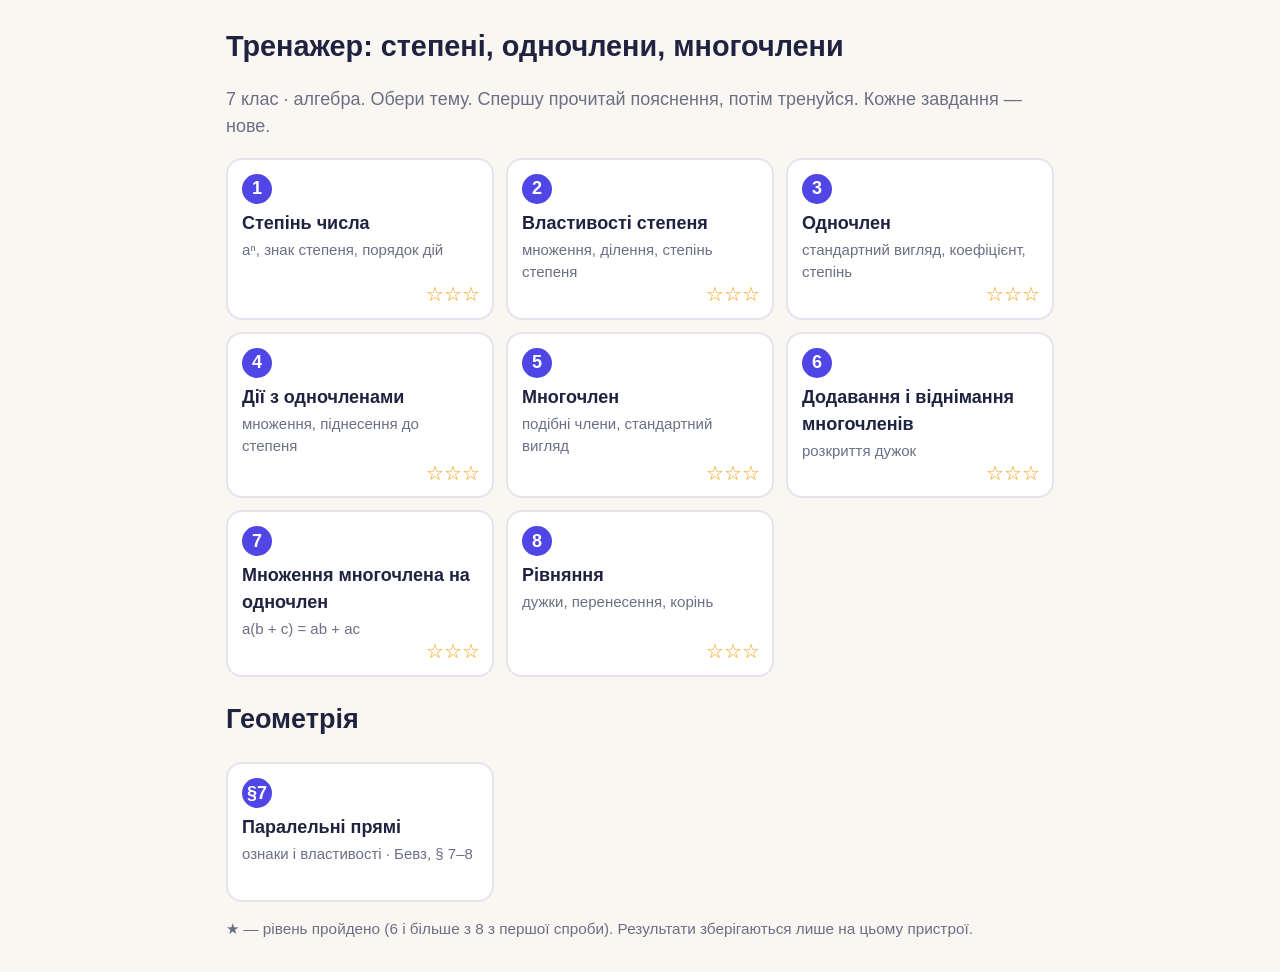
==== commit 49b50744: "Геометрія 7 клас: розділ «Паралельні прямі» з обов'язковими кроками і карткою результату Co-Authored" ====
--- a/index.html
+++ b/index.html
@@ -614,6 +614,7 @@
   cur = null;
   $('#app').innerHTML = `<h1>Тренажер: степені, одночлени, многочлени</h1><p class="lead">7 клас · алгебра. Обери тему. Спершу прочитай пояснення, потім тренуйся. Кожне завдання — нове.</p>
   <div class="grid">${TOPICS.map((t, i) => { const b = store[t.id] || {}; const st = [1, 2, 3].map(l => b[l] >= 6 ? '★' : '☆').join(''); return `<button class="topic" onclick="openT(${i})"><span class="no">${i + 1}</span><b>${t.title}</b><small>${t.sub}</small><span class="stars" title="рівні 1–3">${st}</span></button>`; }).join('')}</div>
+  <h2>Геометрія</h2><div class="grid"><a class="topic" href="7-klas/paralelni-priami/" style="text-decoration:none"><span class="no">§7</span><b>Паралельні прямі</b><small>ознаки і властивості · Бевз, § 7–8</small></a></div>
   <p class="foot">★ — рівень пройдено (6 і більше з 8 з першої спроби). Результати зберігаються лише на цьому пристрої.</p>`;
 }
 function openT(i, tab = 'th') {
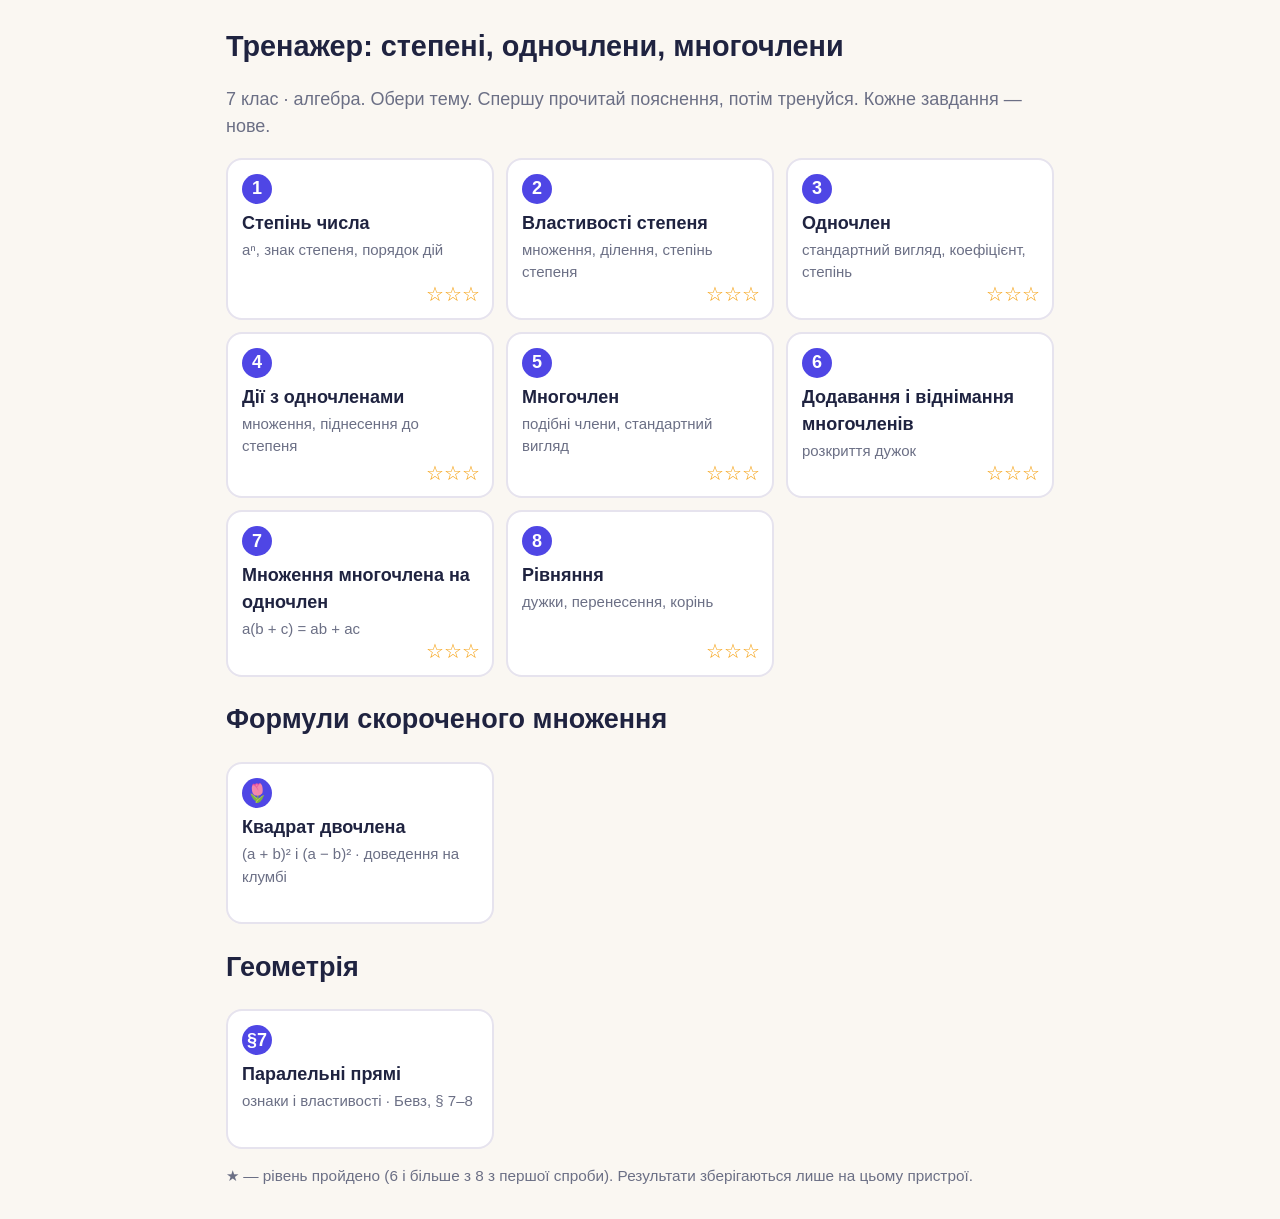
==== commit 087dddb4: "Розділ «Квадрат двочлена»: загадка, доведення на клумбі і множенням, тренування, перевір себе Спільн" ====
--- a/index.html
+++ b/index.html
@@ -47,252 +47,8 @@
 .frac{display:inline-flex;flex-direction:column}.frac>.grp+.grp{border-top:3px solid var(--ink);padding-top:4px}
 @media(max-width:520px){body{font-size:16px}.q{font-size:1.2em}}
 </style></head><body><div id="app"></div>
-<script>// ===== Алгебраїчний рушій: многочлени з цілими коефіцієнтами =====
-const SUP = {'⁰':'0','¹':'1','²':'2','³':'3','⁴':'4','⁵':'5','⁶':'6','⁷':'7','⁸':'8','⁹':'9'};
-const TOSUP = '⁰¹²³⁴⁵⁶⁷⁸⁹';
-const CYR = {'х':'x','Х':'x','а':'a','А':'a','у':'y','У':'y','с':'c','С':'c','р':'p','Р':'p','в':'b','В':'b','т':'t','Т':'t','м':'m','М':'m','п':'n','к':'k','К':'k','о':'o','О':'o','е':'e','Е':'e','н':'h'};
-
-function normalize(s) {
-  s = String(s).trim();
-  s = s.replace(/[−–—]/g, '-').replace(/[·×*∙]/g, '*').replace(/[:÷]/g, '/').replace(/,/g, '.');
-  s = s.replace(/([⁰¹²³⁴⁵⁶⁷⁸⁹]+)/g, m => '^' + [...m].map(c => SUP[c]).join(''));
-  s = [...s].map(c => CYR[c] || c).join('');
-  s = s.replace(/\s+/g, '').toLowerCase();
-  return s;
-}
-
-function tokenize(s) {
-  const t = []; let i = 0;
-  while (i < s.length) {
-    const c = s[i];
-    if (/[0-9]/.test(c)) { let j = i; while (j < s.length && /[0-9]/.test(s[j])) j++; t.push({k:'n', v:parseInt(s.slice(i, j))}); i = j; }
-    else if (/[a-z]/.test(c)) { t.push({k:'v', v:c}); i++; }
-    else if ('+-*/^()'.includes(c)) { t.push({k:c}); i++; }
-    else throw new Error('Незрозумілий символ «' + c + '»');
-  }
-  return t;
-}
-
-// poly: Map key -> coef ; key = 'a2.x1' ('' константа)
-function mkey(vars) { return Object.keys(vars).filter(v => vars[v] > 0).sort().map(v => v + vars[v]).join('.'); }
-function parseKey(k) { const o = {}; if (!k) return o; k.split('.').forEach(p => { o[p[0]] = parseInt(p.slice(1)); }); return o; }
-function pconst(c) { const m = new Map(); if (c !== 0) m.set('', c); return m; }
-function pvar(v) { return new Map([[v + '1', 1]]); }
-function padd(a, b, sign = 1) { const r = new Map(a); for (const [k, c] of b) { const n = (r.get(k) || 0) + sign * c; if (n === 0) r.delete(k); else r.set(k, n); } return r; }
-function pmul(a, b) {
-  let r = new Map();
-  for (const [k1, c1] of a) for (const [k2, c2] of b) {
-    const v = parseKey(k1), w = parseKey(k2);
-    for (const x in w) v[x] = (v[x] || 0) + w[x];
-    r = padd(r, new Map([[mkey(v), c1 * c2]]));
-  }
-  return r;
-}
-function pdiv(a, b) { // ділення на одночлен
-  if (b.size !== 1) throw new Error('Ділити можна лише на одночлен');
-  const [[kb, cb]] = [...b];
-  const r = new Map();
-  for (const [k, c] of a) {
-    const v = parseKey(k), w = parseKey(kb);
-    for (const x in w) { v[x] = (v[x] || 0) - w[x]; if (v[x] < 0) throw new Error('Ділення не націло'); }
-    if (c % cb !== 0) throw new Error('Ділення не націло');
-    r.set(mkey(v), c / cb);
-  }
-  return r;
-}
-function ppow(a, n) { let r = pconst(1); for (let i = 0; i < n; i++) r = pmul(r, a); return r; }
-function peq(a, b) { if (a.size !== b.size) return false; for (const [k, c] of a) if (b.get(k) !== c) return false; return true; }
-
-function parse(str) {
-  const t = tokenize(normalize(str)); let i = 0;
-  const peek = () => t[i], eat = k => { if (!t[i] || t[i].k !== k) throw new Error('Перевір запис'); return t[i++]; };
-  function expr() {
-    let r; if (peek() && (peek().k === '+' || peek().k === '-')) { const s = t[i++].k; r = term(); if (s === '-') r = padd(new Map(), r, -1); } else r = term();
-    while (peek() && (peek().k === '+' || peek().k === '-')) { const s = t[i++].k; r = padd(r, term(), s === '+' ? 1 : -1); }
-    return r;
-  }
-  function term() {
-    let r = factor();
-    while (peek() && (peek().k === '*' || peek().k === '/' || peek().k === 'n' || peek().k === 'v' || peek().k === '(')) {
-      if (peek().k === '*') { i++; r = pmul(r, factor()); }
-      else if (peek().k === '/') { i++; r = pdiv(r, factor()); }
-      else r = pmul(r, factor());
-    }
-    return r;
-  }
-  function factor() {
-    if (peek() && peek().k === '-') { i++; return padd(new Map(), factor(), -1); }
-    let b = base();
-    if (peek() && peek().k === '^') { i++; const n = eat('n').v; if (n > 40) throw new Error('Завеликий показник'); b = ppow(b, n); }
-    return b;
-  }
-  function base() {
-    const x = peek(); if (!x) throw new Error('Вираз обірвався');
-    if (x.k === 'n') { i++; return pconst(x.v); }
-    if (x.k === 'v') { i++; return pvar(x.v); }
-    if (x.k === '(') { i++; const r = expr(); eat(')'); return r; }
-    throw new Error('Перевір запис');
-  }
-  if (!t.length) throw new Error('Порожня відповідь');
-  const r = expr(); if (i < t.length) throw new Error('Перевір дужки та знаки');
-  return r;
-}
-
-// Чи записано у стандартному вигляді (без дужок, без подібних, одночлени стандартні)
-function isStandard(str) {
-  const s = normalize(str);
-  if (s === '0') return true;
-  if (/[()\/*]/.test(s)) return false;
-  const terms = s.replace(/^[+-]/, '').split(/[+-]/);
-  const keys = new Set();
-  for (const tm of terms) {
-    if (!/^\d*([a-z](\^\d+)?)*$/.test(tm) || !tm) return false;
-    const letters = tm.replace(/\^\d+/g, '').replace(/^\d+/, '');
-    if (new Set(letters).size !== letters.length) return false;
-    if (/^0/.test(tm)) return false;
-    const p = parse(tm); const k = p.size ? [...p.keys()][0] : '#0';
-    if (keys.has(k)) return false; keys.add(k);
-  }
-  return true;
-}
-function deg(k) { return Object.values(parseKey(k)).reduce((s, x) => s + x, 0); }
-function fmtMono(k, c, first) {
-  const v = parseKey(k); const vars = Object.keys(v).sort().map(x => x + (v[x] > 1 ? [...String(v[x])].map(d => TOSUP[+d]).join('') : '')).join('');
-  let sign = c < 0 ? (first ? '−' : ' − ') : (first ? '' : ' + ');
-  const a = Math.abs(c); const num = (a === 1 && vars) ? '' : String(a);
-  return sign + num + vars;
-}
-function fmt(p) {
-  if (!p.size) return '0';
-  const ks = [...p.keys()].sort((a, b) => deg(b) - deg(a) || (a < b ? -1 : 1));
-  return ks.map((k, i) => fmtMono(k, p.get(k), i === 0)).join('');
-}
-function pdeg(p) { let d = 0; for (const k of p.keys()) d = Math.max(d, deg(k)); return d; }
-const E = (s) => fmt(parse(s));
-
-
-// ===== Допоміжне =====
-const ri = (a, b) => a + Math.floor(Math.random() * (b - a + 1));
-const pick = a => a[Math.floor(Math.random() * a.length)];
-const nz = (a, b) => { let x; do { x = ri(a, b); } while (x === 0); return x; };
-const sgn = () => (Math.random() < .5 ? -1 : 1);
-const VARS = ['x', 'y', 'a', 'b', 'c'];
-function sup(n) { return n === 1 ? '' : [...String(n)].map(d => TOSUP[+d]).join(''); }
-function pretty(s) {
-  return s.replace(/\^(\d+)/g, (m, d) => [...d].map(c => TOSUP[+c]).join('')).replace(/\*/g, ' · ').replace(/-/g, '−').replace(/\//g, ' : ').replace(/\+/g, ' + ').replace(/ − /g, ' − ').replace(/([^ (])−/g, '$1 − ');
-}
-// одночлен у вхідному синтаксисі: coef, {x:2,y:1}
-function mono(c, v, opts = {}) {
-  const vars = Object.keys(v).filter(k => v[k] > 0).map(k => k + (v[k] > 1 ? '^' + v[k] : '')).join('');
-  if (!vars) return String(c);
-  if (c === 1) return vars; if (c === -1) return '-' + vars;
-  return c + vars;
-}
-// многочлен з масиву [c, vars]: '3x^2-2x+1'
-function poly(terms) {
-  let s = '';
-  terms.forEach(([c, v], i) => { if (c === 0) return; const m = mono(Math.abs(c), v); s += (c < 0 ? '-' : (s ? '+' : '')) + m; });
-  return s || '0';
-}
-const neg = terms => terms.map(([c, v]) => [-c, v]);
-const P = s => fmt(parse(s));
-const wrapNeg = s => s.startsWith('-') ? '(' + s + ')' : s;
-
-// ===== Конструктори виразів =====
-// член многочлена: [коефіцієнт, {буква: показник}]
-function shuffle(a) { a = [...a]; for (let i = a.length - 1; i > 0; i--) { const j = ri(0, i); [a[i], a[j]] = [a[j], a[i]]; } return a; }
-const sn = c => (c < 0 ? '−' + (-c) : String(c));          // число зі знаком
-const pn = c => (c < 0 ? '(−' + (-c) + ')' : String(c));   // від’ємне число в дужках
-const ms = ([c, v]) => mono(c, v);                         // член у вхідному синтаксисі
-const mp = t => (t[0] < 0 ? '(' + ms(t) + ')' : ms(t));    // від’ємний член у дужках
-const mf = t => P(ms(t));                                  // член у гарному вигляді
-const mult = n => n + (n < 5 ? ' множники' : ' множників');
-const byDeg = (a, b) => deg(mkey(b)) - deg(mkey(a));
-function rmono(letters, nv, maxE, cmin, cmax) {
-  const v = {}; shuffle(letters).slice(0, nv).sort().forEach(x => { v[x] = ri(1, maxE); });
-  const t = [nz(cmin, cmax), v];
-  if (!nv && Math.abs(t[0]) === 1) t[0] *= ri(2, 6);
-  return t;
-}
-function tmul(a, b) { const v = { ...a[1] }; for (const x in b[1]) v[x] = (v[x] || 0) + b[1][x]; return [a[0] * b[0], v]; }
-function tpow(a, n) { const v = {}; for (const x in a[1]) v[x] = a[1][x] * n; return [a[0] ** n, v]; }
-const evalAt = (terms, x, x0) => terms.reduce((s, [c, v]) => s + c * x0 ** (v[x] || 0), 0);
-
-// ===== Кроки розв’язання =====
-function prodSteps(fs) {
-  const c = fs.reduce((s, t) => s * t[0], 1);
-  const L = [...new Set(fs.flatMap(t => Object.keys(t[1])))].sort();
-  const lines = L.map(x => {
-    const ps = fs.filter(t => t[1][x]).map(t => x + sup(t[1][x])); const e = fs.reduce((s, t) => s + (t[1][x] || 0), 0);
-    return ps.length > 1 ? `${ps.join(' · ')} = ${x}${sup(e)}` : `${x}${sup(e)} лишається`;
-  });
-  return [`Числа: ${fs.map(t => pn(t[0])).join(' · ')} = ${sn(c)}`, `Букви: ${lines.join('; &nbsp; ')}`];
-}
-function powSteps(t, n) {
-  const ls = Object.keys(t[1]).sort().map(x => `(${x}${sup(t[1][x])})${sup(n)} = ${x}${sup(t[1][x] * n)}`);
-  if (t[0] !== 1) ls.unshift(`${pn(t[0])}${sup(n)} = ${sn(t[0] ** n)}`);
-  return [`Кожен множник підносимо до степеня ${n}:`, ls.join('; &nbsp; ')];
-}
-function likeSteps(terms) {
-  const g = new Map(); terms.forEach(([c, v]) => { const k = mkey(v); if (!g.has(k)) g.set(k, []); g.get(k).push(c); });
-  return [...g].map(([k, cs]) => {
-    const name = k ? fmtMono(k, 1, true) : 'числа'; const s = cs.reduce((a, b) => a + b, 0);
-    return cs.length > 1 ? `${name}: ${sn(cs[0])}${cs.slice(1).map(c => (c < 0 ? ' − ' + (-c) : ' + ' + c)).join('')} = ${sn(s)}` : `${name}: ${sn(cs[0])} — подібних немає`;
-  });
-}
-
-// ===== Наочність: стрілочки, кольори подібних, кубики =====
-const COLS = ['#e11d48', '#2563eb', '#16a34a', '#9333ea'];
-// член у <span>, а пробіли перед знаком — зовні
-function tspan(m, attrs) { const s = m.match(/^ */)[0]; return `${s}<span ${attrs}>${m.slice(s.length)}</span>`; }
-
-// Стрілочки «що на що множити»: groups = [{ neg, k, p }]; demo — покроково з відповіддю
-function arrowsHTML(groups, demo) {
-  let ci = 0; const items = [];
-  const ex = groups.map((g, gi) => (gi ? (g.neg ? ' − ' : ' + ') : '') + `<span class="ak" data-g="${gi}">${fmtMono(mkey(g.k[1]), g.k[0], true)}</span>(` +
-    g.p.map((t, i) => {
-      const c = ci++ % 4, r = tmul(g.k, t);
-      items.push(demo ? tspan(fmtMono(mkey(r[1]), g.neg ? -r[0] : r[0], !items.length), `class="ar c${c}"`) : `<span class="c${c}">${pretty(mp(g.k))} · ${pretty(mp(t))}</span>`);
-      return tspan(fmtMono(mkey(t[1]), t[0], i === 0), `class="at c${c}" data-g="${gi}"`);
-    }).join('') + ')').join('');
-  return `<div class="viz arcs" data-s="0" data-n="${items.length}"><div class="ex">${ex}</div>` +
-    (demo ? `<div class="res">= ${items.join('')}</div><button class="go" onclick="stepArcs(this)">Далі →</button>` : `<div class="cnt">Помнож по стрілочках: ${items.join('; &nbsp; ')}</div>`) + '</div>';
-}
-function drawArcs(root, upto) {
-  const ex = root.querySelector('.ex'), b = ex.getBoundingClientRect(), svg = document.createElementNS('http://www.w3.org/2000/svg', 'svg'), lvl = {};
-  let h = '<defs>' + COLS.map((c, i) => `<marker id="m${i}" viewBox="0 0 10 10" refX="8" refY="5" markerWidth="6" markerHeight="6" orient="auto"><path d="M0,0L10,5L0,10z" fill="${c}"/></marker>`).join('') + '</defs>';
-  [...ex.querySelectorAll('.at')].slice(0, upto).forEach((t, n) => {
-    const g = t.dataset.g, k = ex.querySelector(`.ak[data-g="${g}"]`).getBoundingClientRect(), r = t.getBoundingClientRect();
-    const x1 = k.left + k.width / 2 - b.left + ex.scrollLeft, x2 = r.left + r.width / 2 - b.left + ex.scrollLeft, y = k.top - b.top - 2, up = 8 + (lvl[g] = (lvl[g] || 0) + 1) * 16;
-    h += `<path d="M${x1},${y} C${x1},${y - up} ${x2},${y - up} ${x2},${y}" fill="none" stroke="${COLS[n % 4]}" stroke-width="3" marker-end="url(#m${n % 4})"/>`;
-  });
-  ex.querySelector('svg')?.remove(); svg.innerHTML = h; ex.appendChild(svg);
-  root.querySelectorAll('.ar').forEach((r, i) => r.classList.toggle('on', i < upto));
-}
-function stepArcs(btn) { const r = btn.closest('.arcs'), s = +r.dataset.s + 1; r.dataset.s = s; drawArcs(r, s); if (s >= +r.dataset.n) btn.remove(); }
-
-// Подібні члени одним кольором і однаковим підкресленням: groups = [{ op, br, terms }]
-function likeHTML(groups) {
-  const keys = [...new Set(groups.flatMap(g => g.terms.map(t => mkey(t[1]))))], j = t => keys.indexOf(mkey(t[1])) % 4;
-  const ex = groups.map(g => g.op + (g.br ? '(' : '') + g.terms.map((t, i) => tspan(fmtMono(mkey(t[1]), t[0], i === 0), `class="c${j(t)} u${j(t)}"`)).join('') + (g.br ? ')' : '')).join('');
-  const legend = keys.map((k, i) => `<span class="c${i % 4} u${i % 4}">${k ? fmtMono(k, 1, true) : 'числа'}</span>`).join(' &nbsp; ');
-  return `<div class="viz"><div class="ex2">${ex}</div><div class="cnt">Однаковий колір і підкреслення — подібні члени: ${legend}</div></div>`;
-}
-
-// Кубики-множники для властивостей степеня: op '*' | '/' | '^'; demo — з кнопкою і відповіддю
-function cubesHTML(op, x, a, b, demo) {
-  const row = (n, cls) => Array(n).fill(`<span class="cube ${cls}">${x}</span>`).join('');
-  const q = op === '*' ? `${x}${sup(a)} · ${x}${sup(b)}` : op === '/' ? `${x}${sup(a)} : ${x}${sup(b)}` : `(${x}${sup(a)})${sup(b)}`;
-  const e = op === '*' ? a + b : op === '/' ? a - b : a * b;
-  const pic = op === '*' ? `<div class="grp">${row(a, '')}${row(b, 'k1')}</div>`
-    : op === '/' ? `<div class="frac"><div class="grp">${row(b, 'out')}${row(a - b, '')}</div><div class="grp">${row(b, 'k1 out')}</div></div>`
-    : `<div class="grp">${Array(b).fill(`(${row(a, '')})`).join(' · ')}</div>`;
-  const why = op === '*' ? `${a} + ${b} = ${mult(e)} ${x}` : op === '/' ? `Верхні й нижні множники скорочуються попарно: ${a} − ${b} = ${e}` : `${b} групи по ${a}: ${a} · ${b} = ${mult(e)} ${x}`;
-  if (!demo) return `<div class="viz">${pic}<div class="cnt">Порахуй кубики-множники ${x}</div></div>`;
-  return `<div class="viz"><div class="ex2">${q}</div><div hidden>${pic}<div class="cnt">${why}</div><div class="ex2">= ${x}${sup(e)}</div></div><button class="go" onclick="this.previousElementSibling.hidden = false; this.remove()">Розкласти на множники</button></div>`;
-}
-
-// ===== Генератори =====
+<script src="algebra.js"></script>
+<script>// ===== Генератори =====
 const GEN = {};
 // T1 — степінь з натуральним показником
 GEN.t1 = lvl => {
@@ -614,6 +370,7 @@
   cur = null;
   $('#app').innerHTML = `<h1>Тренажер: степені, одночлени, многочлени</h1><p class="lead">7 клас · алгебра. Обери тему. Спершу прочитай пояснення, потім тренуйся. Кожне завдання — нове.</p>
   <div class="grid">${TOPICS.map((t, i) => { const b = store[t.id] || {}; const st = [1, 2, 3].map(l => b[l] >= 6 ? '★' : '☆').join(''); return `<button class="topic" onclick="openT(${i})"><span class="no">${i + 1}</span><b>${t.title}</b><small>${t.sub}</small><span class="stars" title="рівні 1–3">${st}</span></button>`; }).join('')}</div>
+  <h2>Формули скороченого множення</h2><div class="grid"><a class="topic" href="7-klas/kvadrat-dvochlena/" style="text-decoration:none"><span class="no">🌷</span><b>Квадрат двочлена</b><small>(a + b)² і (a − b)² · доведення на клумбі</small></a></div>
   <h2>Геометрія</h2><div class="grid"><a class="topic" href="7-klas/paralelni-priami/" style="text-decoration:none"><span class="no">§7</span><b>Паралельні прямі</b><small>ознаки і властивості · Бевз, § 7–8</small></a></div>
   <p class="foot">★ — рівень пройдено (6 і більше з 8 з першої спроби). Результати зберігаються лише на цьому пристрої.</p>`;
 }
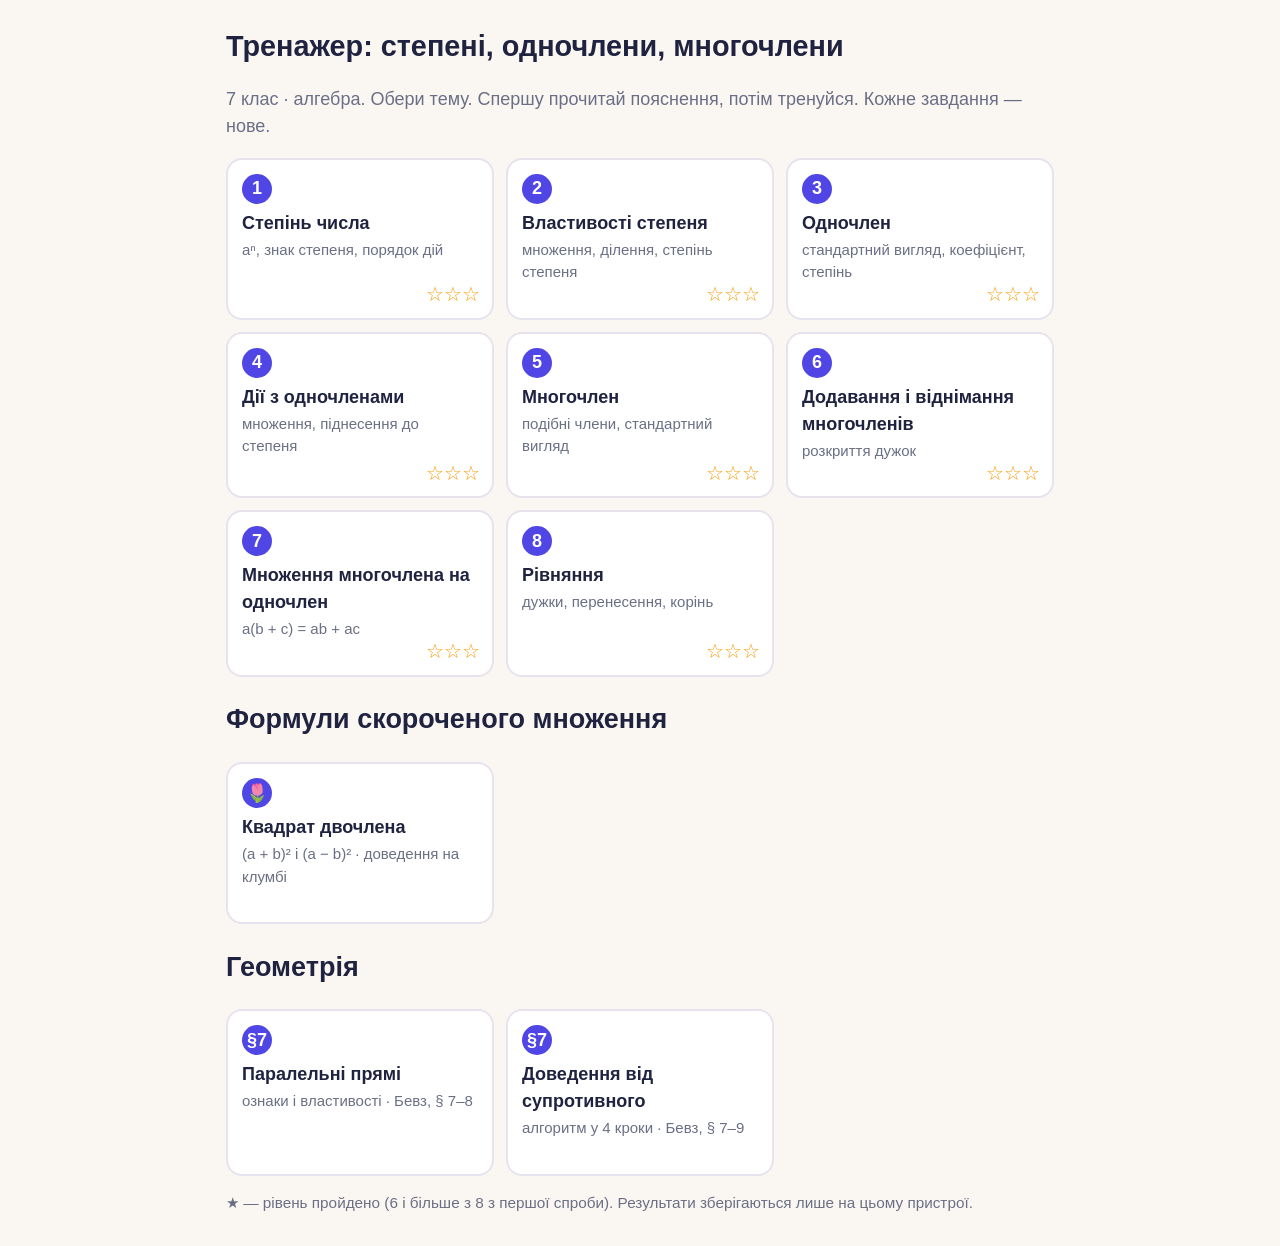
==== commit 12d9e553: "Геометрія 7 клас: тренажер «Доведення від супротивного» Co-Authored-By: Claude Opus 5.5 <noreply@ant" ====
--- a/index.html
+++ b/index.html
@@ -371,7 +371,7 @@
   $('#app').innerHTML = `<h1>Тренажер: степені, одночлени, многочлени</h1><p class="lead">7 клас · алгебра. Обери тему. Спершу прочитай пояснення, потім тренуйся. Кожне завдання — нове.</p>
   <div class="grid">${TOPICS.map((t, i) => { const b = store[t.id] || {}; const st = [1, 2, 3].map(l => b[l] >= 6 ? '★' : '☆').join(''); return `<button class="topic" onclick="openT(${i})"><span class="no">${i + 1}</span><b>${t.title}</b><small>${t.sub}</small><span class="stars" title="рівні 1–3">${st}</span></button>`; }).join('')}</div>
   <h2>Формули скороченого множення</h2><div class="grid"><a class="topic" href="7-klas/kvadrat-dvochlena/" style="text-decoration:none"><span class="no">🌷</span><b>Квадрат двочлена</b><small>(a + b)² і (a − b)² · доведення на клумбі</small></a></div>
-  <h2>Геометрія</h2><div class="grid"><a class="topic" href="7-klas/paralelni-priami/" style="text-decoration:none"><span class="no">§7</span><b>Паралельні прямі</b><small>ознаки і властивості · Бевз, § 7–8</small></a></div>
+  <h2>Геометрія</h2><div class="grid"><a class="topic" href="7-klas/paralelni-priami/" style="text-decoration:none"><span class="no">§7</span><b>Паралельні прямі</b><small>ознаки і властивості · Бевз, § 7–8</small></a><a class="topic" href="7-klas/vid-suprotyvnoho/" style="text-decoration:none"><span class="no">§7</span><b>Доведення від супротивного</b><small>алгоритм у 4 кроки · Бевз, § 7–9</small></a></div>
   <p class="foot">★ — рівень пройдено (6 і більше з 8 з першої спроби). Результати зберігаються лише на цьому пристрої.</p>`;
 }
 function openT(i, tab = 'th') {
